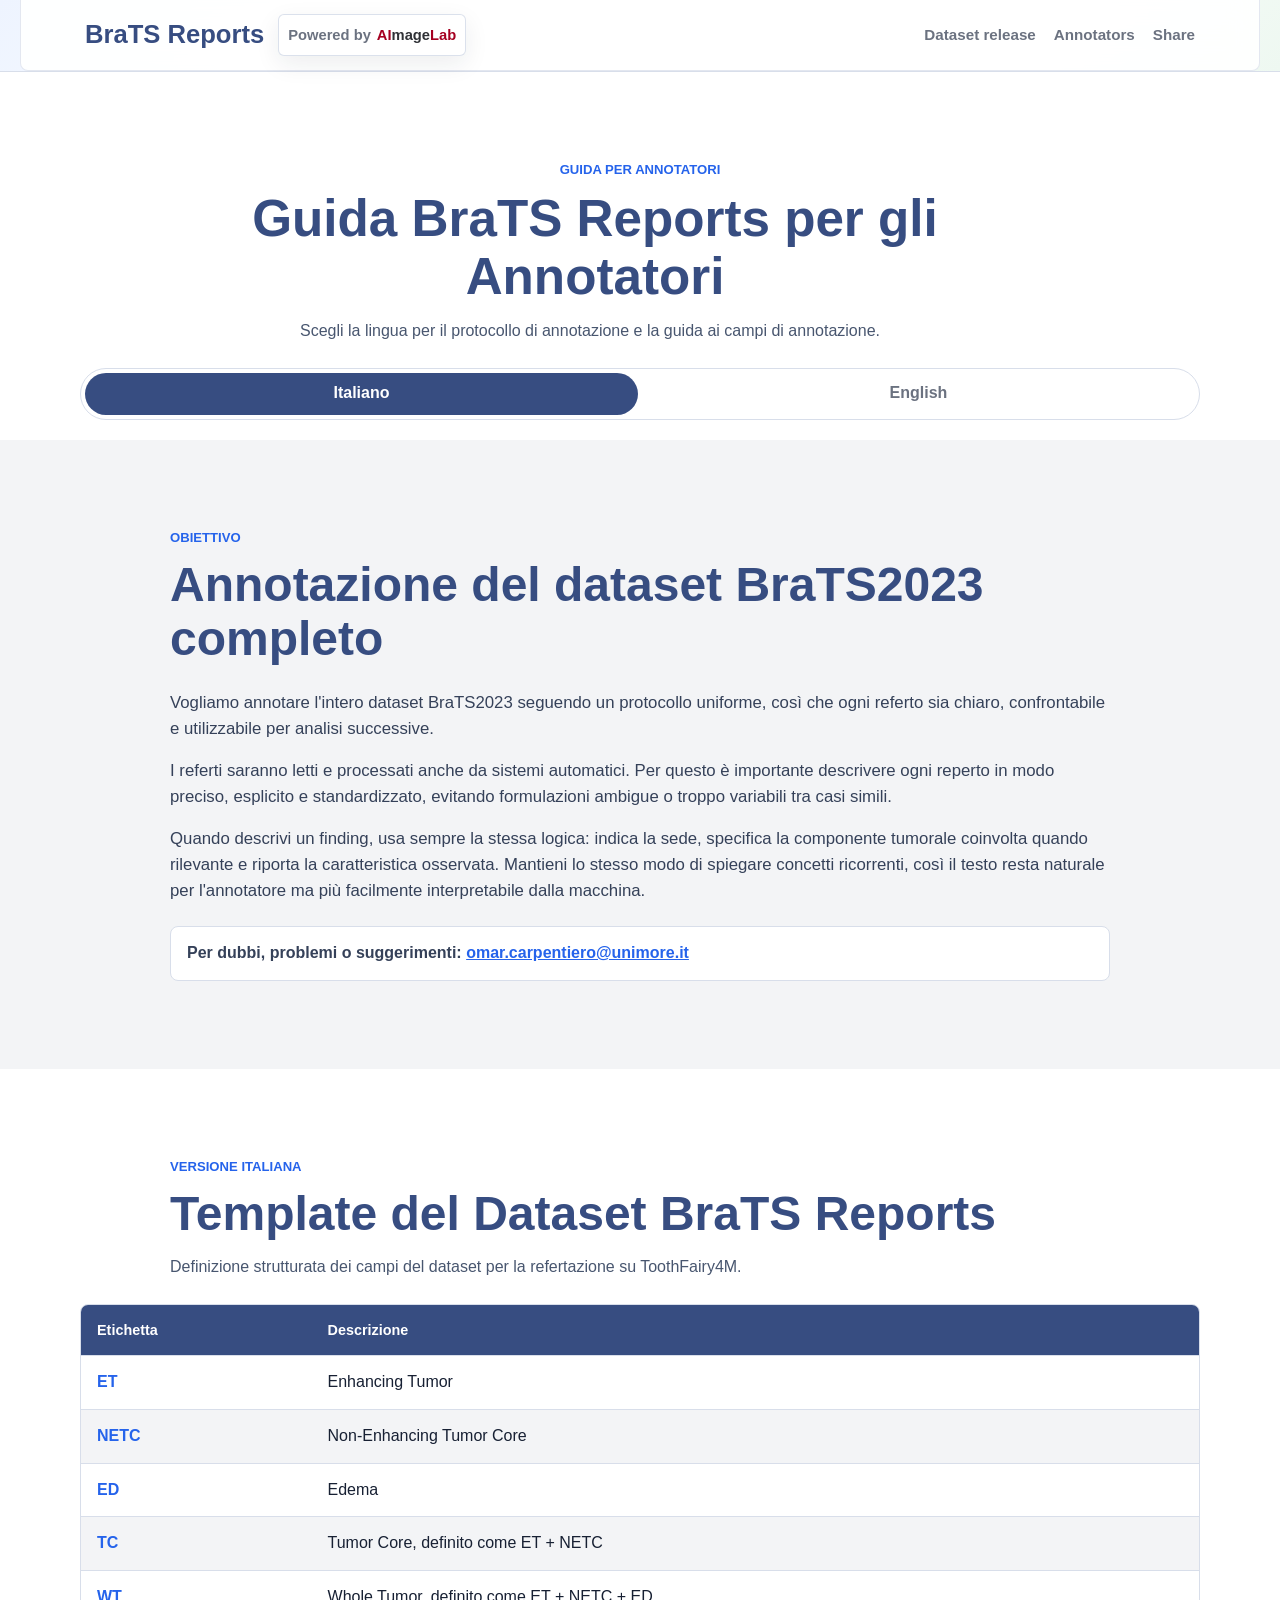
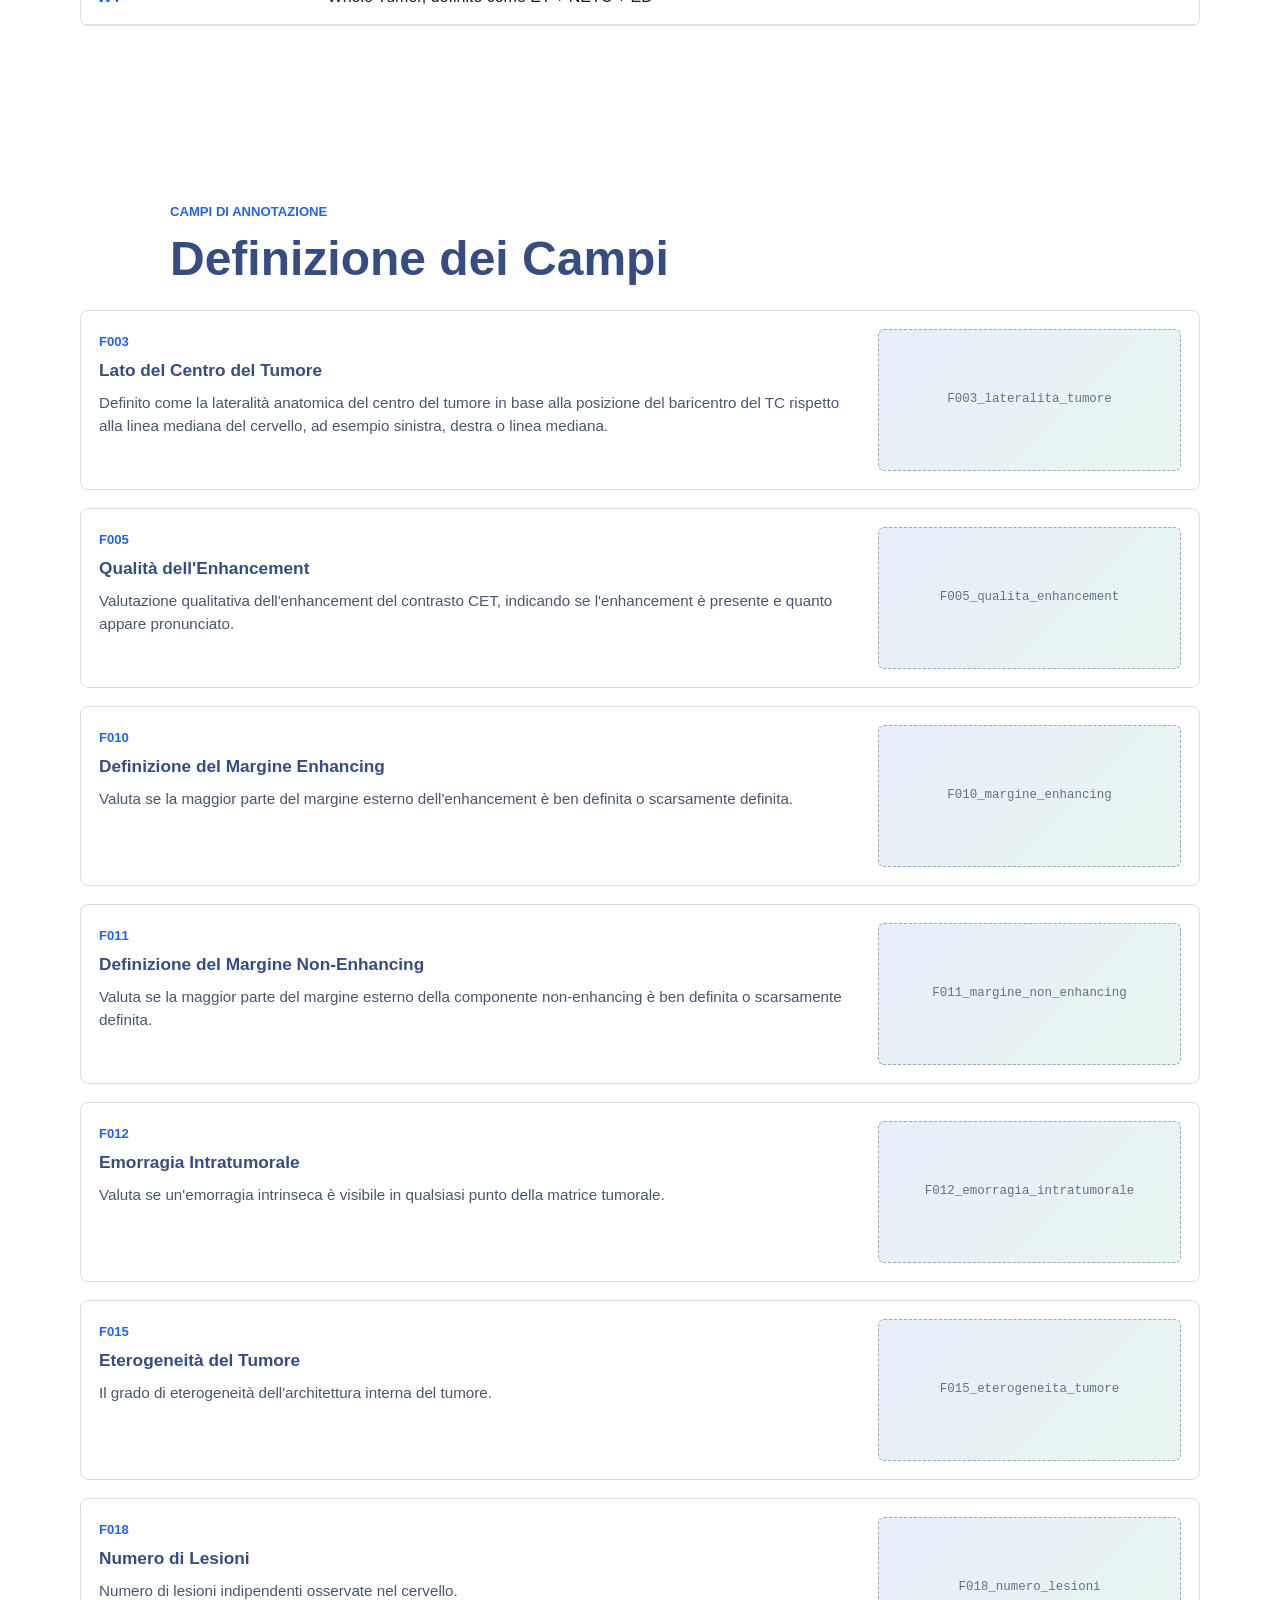
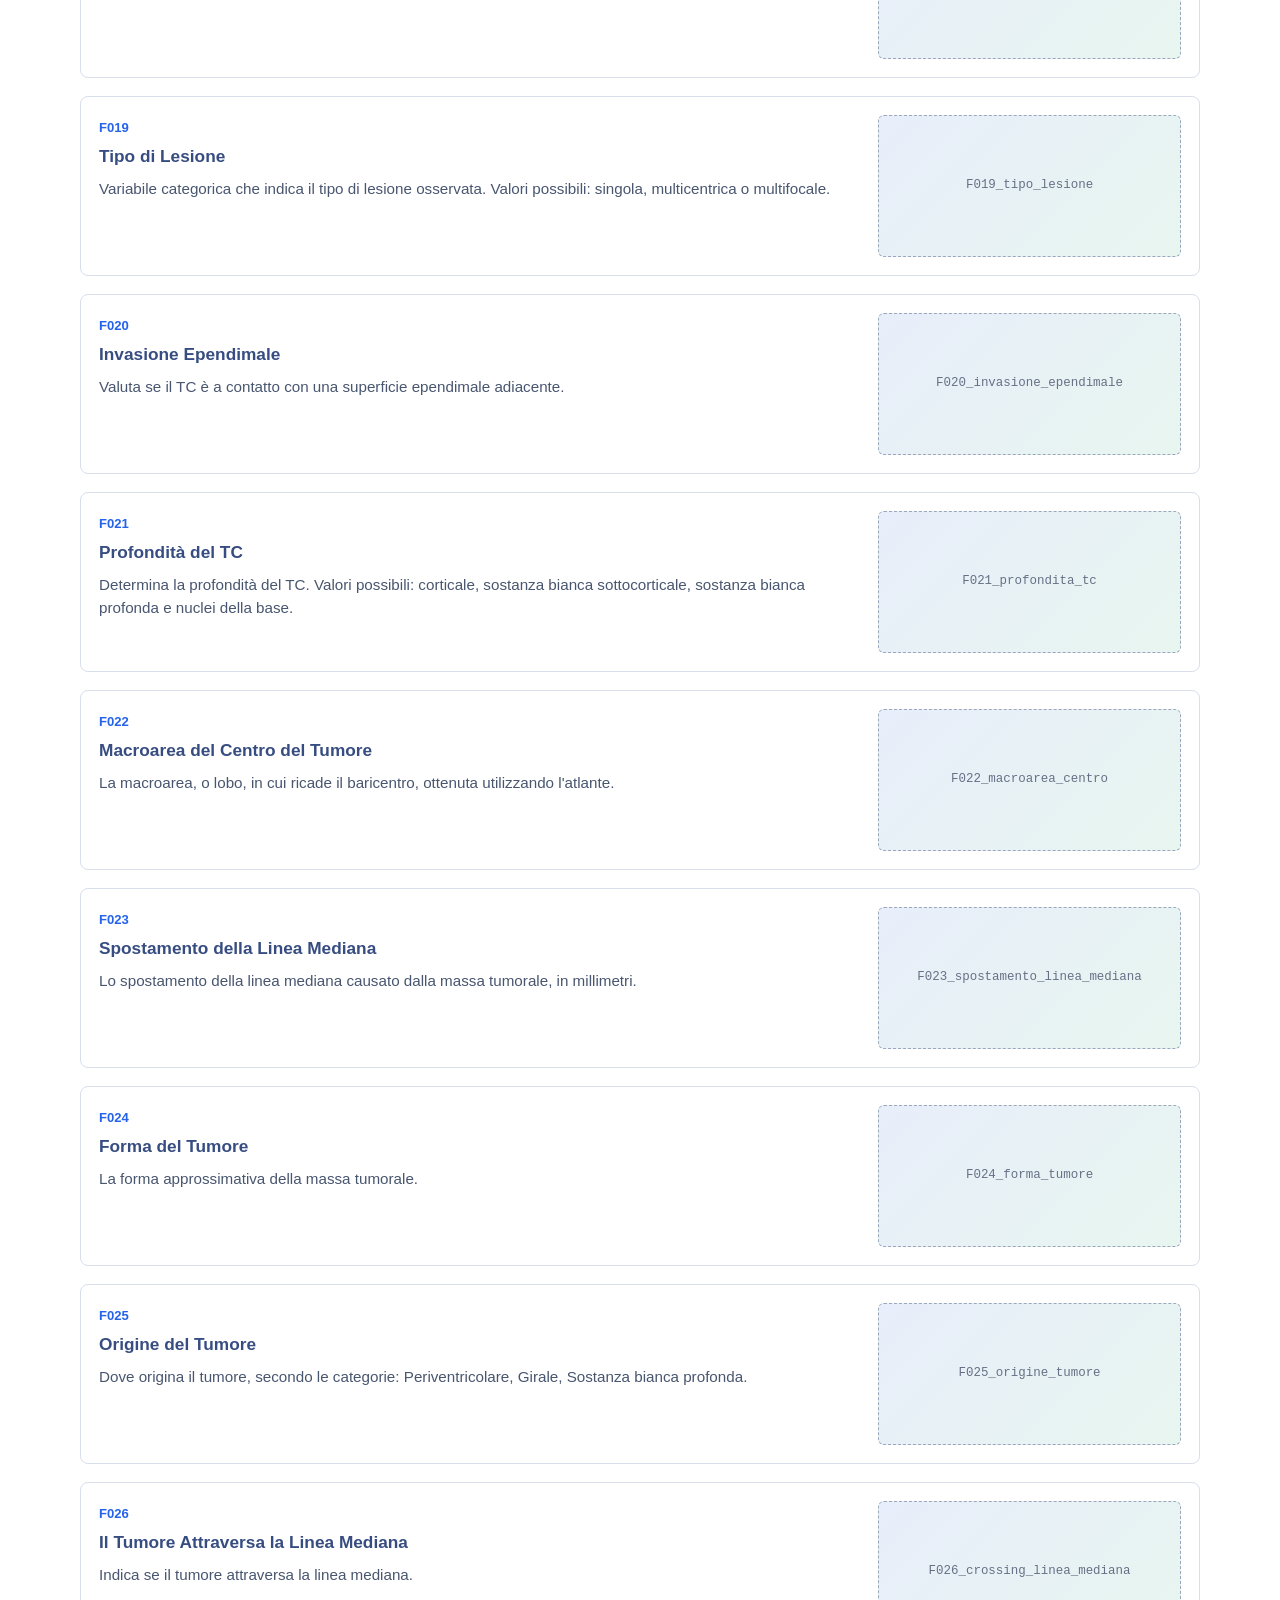
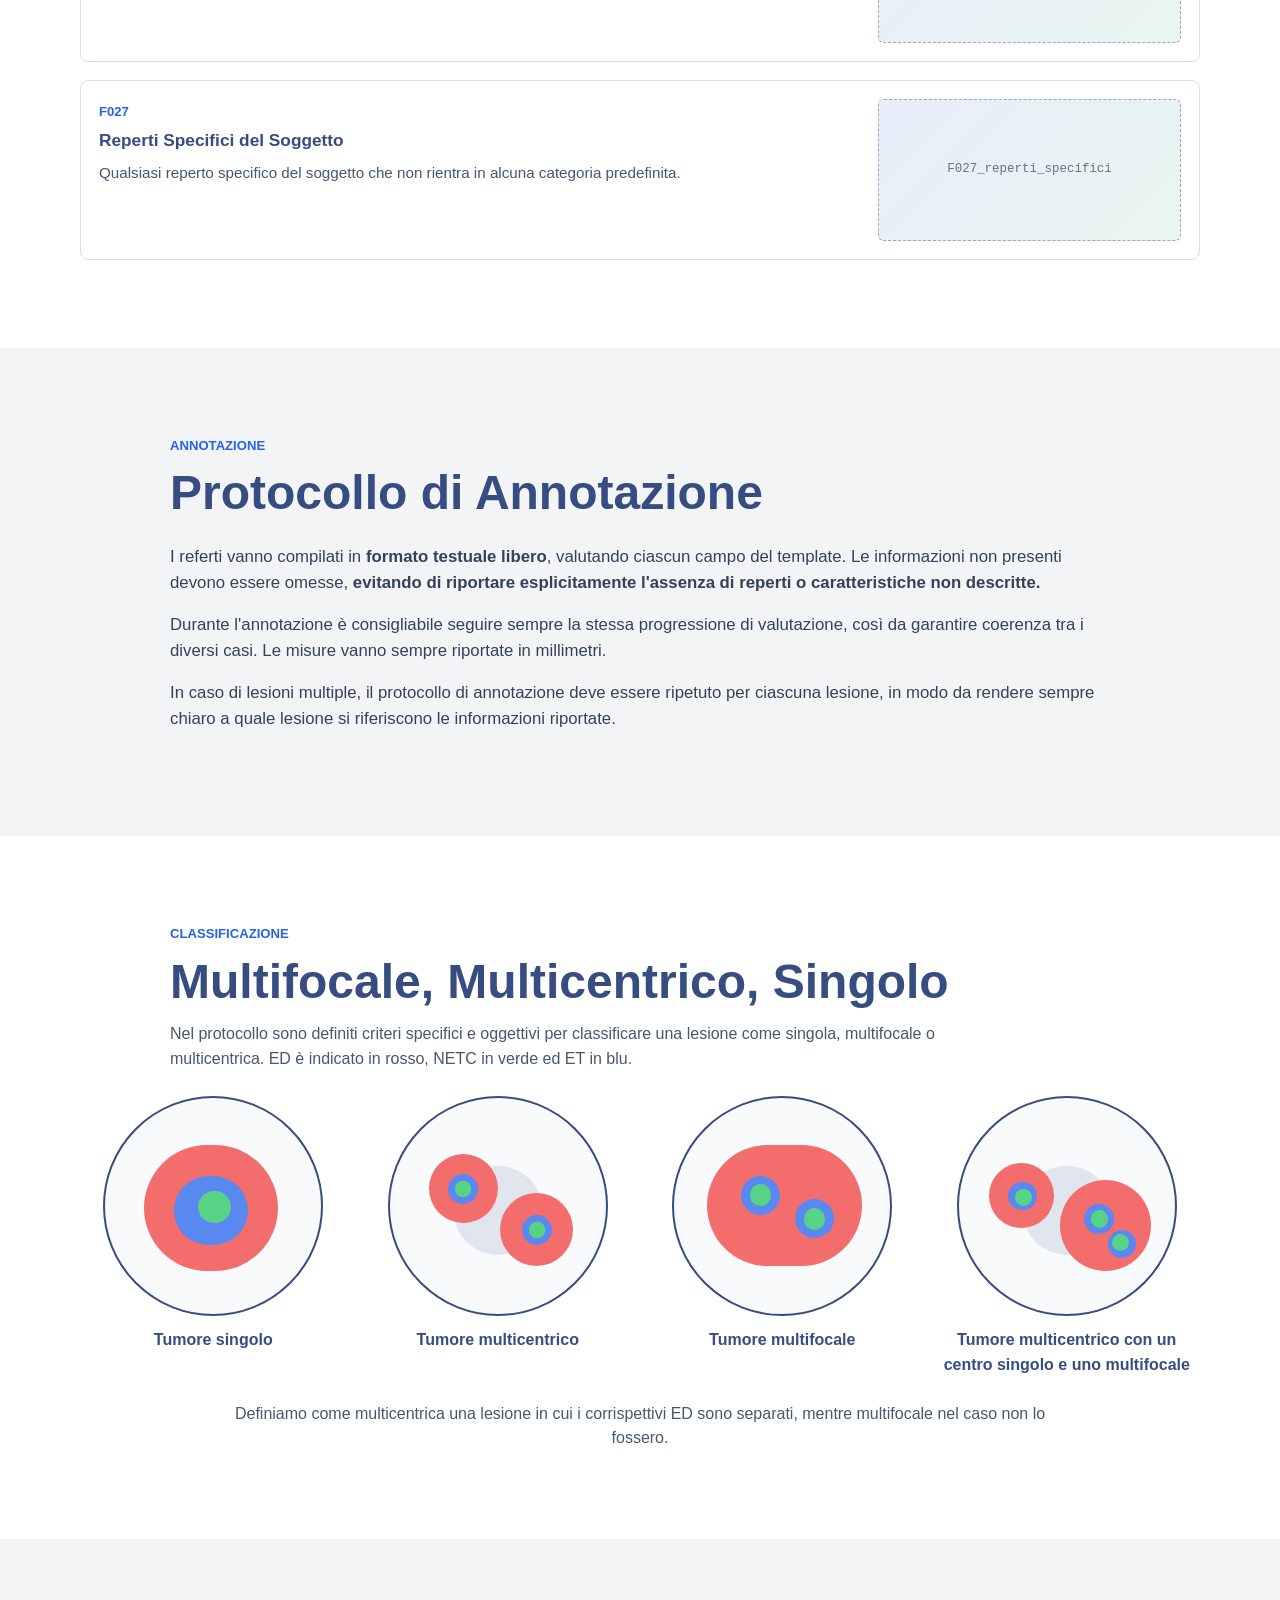
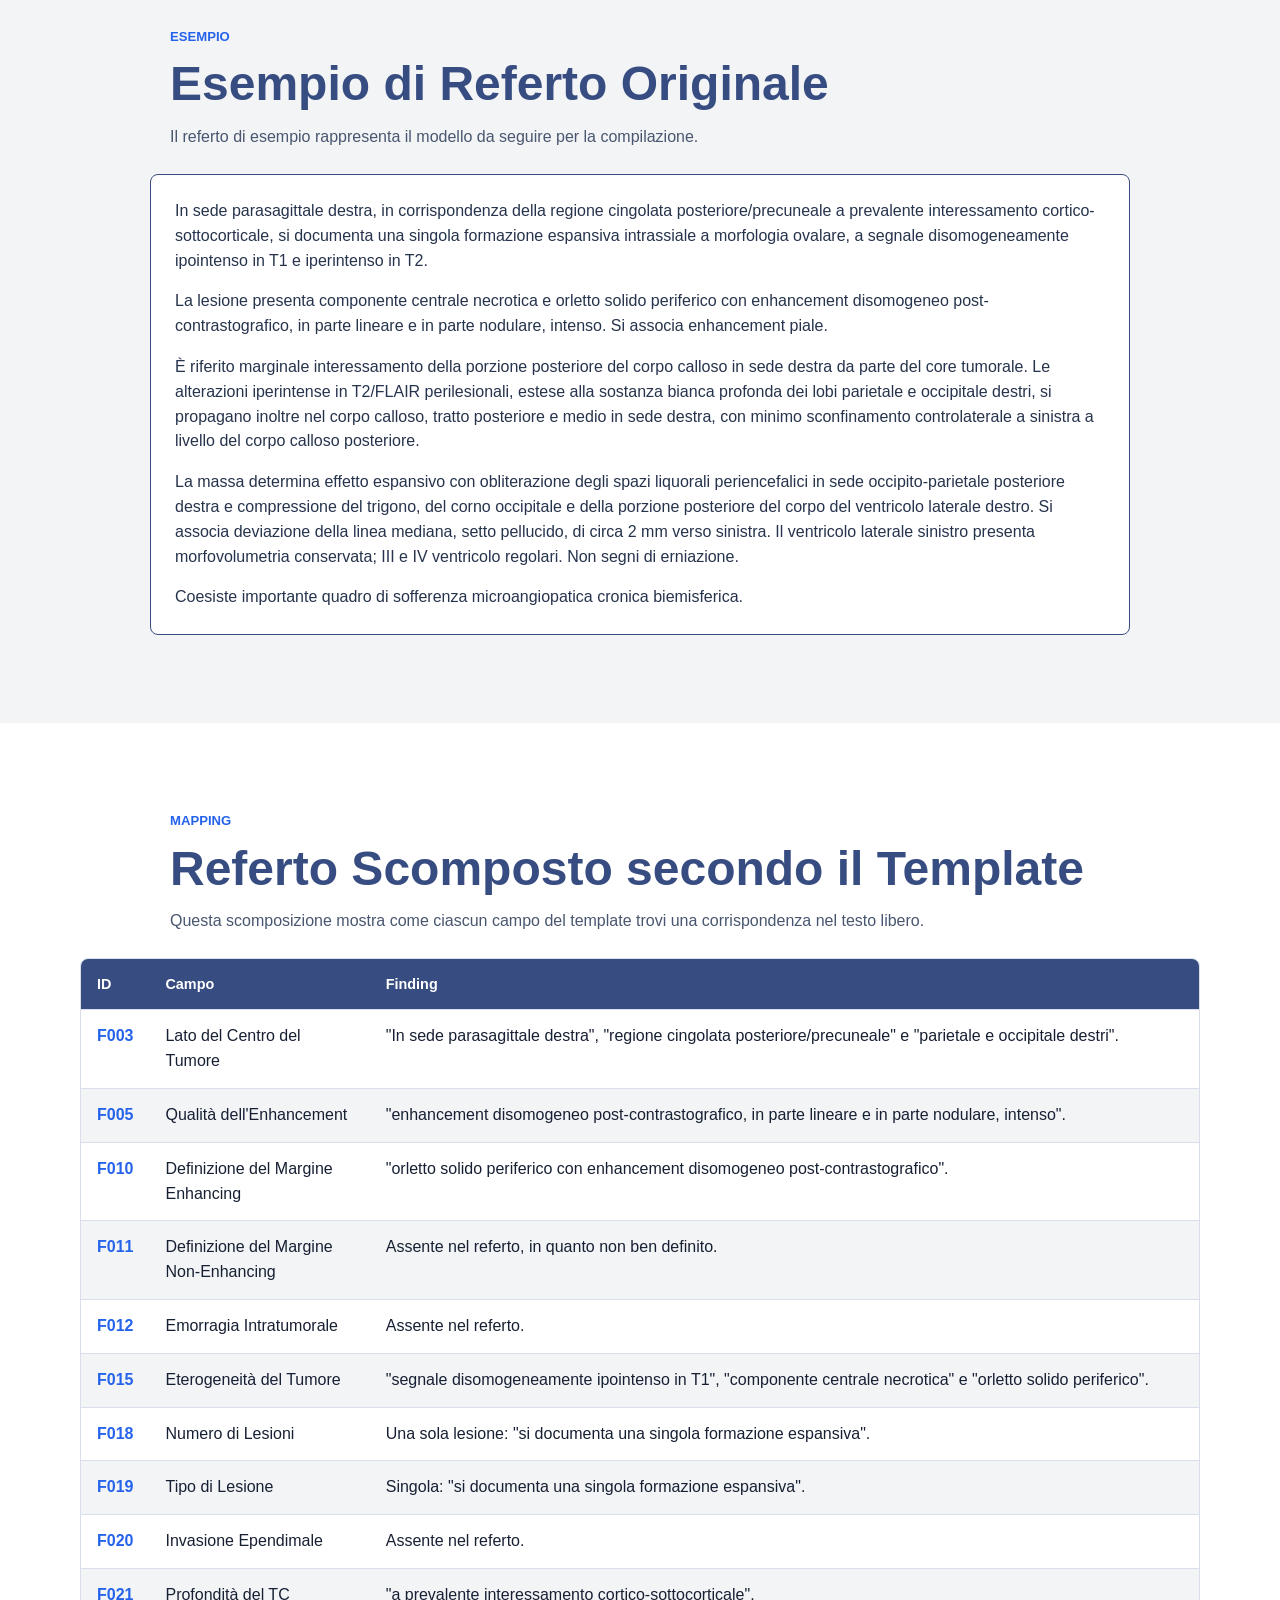
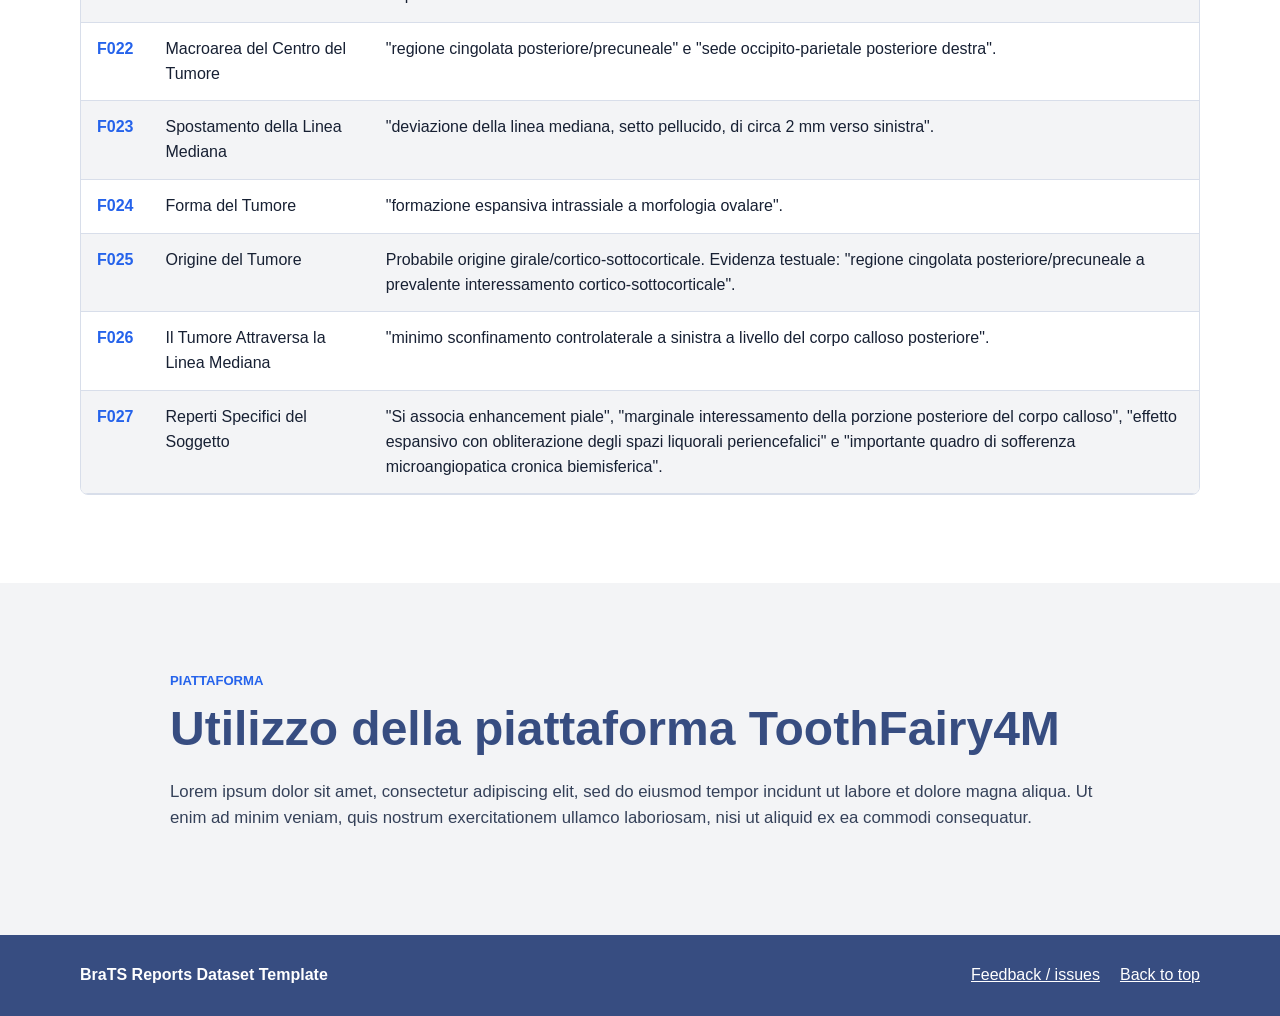
==== clinicians.html @ 890cafb5 "Initial BraTS Reports website" ====
<!doctype html>
<html lang="en">
  <head>
    <meta charset="utf-8">
    <meta name="viewport" content="width=device-width, initial-scale=1">
    <title>BraTS Reports Annotators Guide</title>
    <meta
      name="description"
      content="Structured definition of BraTS Reports dataset fields and annotation protocol."
    >
    <link rel="stylesheet" href="styles.css">
  </head>
  <body class="page-clinicians" data-lang="it">
    <header class="site-header">
      <nav class="topbar" aria-label="Primary navigation">
        <div class="brand-lockup">
          <a class="brand" href="index.html">BraTS Reports</a>
          <a class="powered-by" href="https://aimagelab.unimore.it/" aria-label="Powered by AI Image Lab">
            <span>Powered by</span>
            <span class="aimagelab-wordmark" aria-hidden="true"><span class="ai-part">AI</span><span class="mage-part">mage</span><span class="lab-part">Lab</span></span>
          </a>
        </div>
        <div class="nav-links">
          <a href="dataset-release.html">Dataset release</a>
          <a href="clinicians.html">Annotators</a>
          <button class="share-button" type="button" data-share-button>Share</button>
        </div>
      </nav>
      <section id="top" class="hero">
        <div class="hero-copy">
          <p class="eyebrow">BraTS Reports instructions hub</p>
          <h1>One template, three ways in.</h1>
          <p>
            Pick the documentation path you need: dataset release fields, the Italian
            annotator guide, or the English annotator guide.
          </p>
          <div class="landing-links" aria-label="Documentation entry points">
            <a class="landing-card dataset-card" href="dataset-release.html">
              <span class="card-kicker">Dataset</span>
              <strong>Release template</strong>
              <span>Field definitions, tumor region legend, and machine/annotator ownership.</span>
            </a>
            <a class="landing-card clinician-card" href="clinicians.html">
              <span class="card-kicker">Annotators</span>
              <strong>Annotator guide</strong>
              <span>Annotation protocol, annotation fields, examples, and language selector.</span>
            </a>
          </div>
        </div>
      </section>
    </header>

    <main>
      <section class="section language-panel">
        <div class="section-heading">
          <div class="lang-copy-it">
            <p class="eyebrow">Guida per annotatori</p>
            <h1>Guida BraTS Reports per gli Annotatori</h1>
            <p>Scegli la lingua per il protocollo di annotazione e la guida ai campi di annotazione.</p>
          </div>
          <div class="lang-copy-en">
            <p class="eyebrow">Annotator guide</p>
            <h1>BraTS Reports Annotators Guide</h1>
            <p>Choose the language for the annotation protocol and annotator field guide.</p>
          </div>
        </div>
        <div class="language-switch" aria-label="Language selector">
          <input class="lang-radio" type="radio" name="language" id="lang-it" checked>
          <label for="lang-it">Italiano</label>
          <input class="lang-radio" type="radio" name="language" id="lang-en">
          <label for="lang-en">English</label>
        </div>
      </section>

      <section class="section alt clinicians-it-content">
        <div class="section-heading">
          <p class="eyebrow">Obiettivo</p>
          <h2>Annotazione del dataset BraTS2023 completo</h2>
        </div>
        <div class="prose">
          <p>Vogliamo annotare l'intero dataset BraTS2023 seguendo un protocollo uniforme, così che ogni referto sia chiaro, confrontabile e utilizzabile per analisi successive.</p>
          <p>I referti saranno letti e processati anche da sistemi automatici. Per questo è importante descrivere ogni reperto in modo preciso, esplicito e standardizzato, evitando formulazioni ambigue o troppo variabili tra casi simili.</p>
          <p>Quando descrivi un finding, usa sempre la stessa logica: indica la sede, specifica la componente tumorale coinvolta quando rilevante e riporta la caratteristica osservata. Mantieni lo stesso modo di spiegare concetti ricorrenti, così il testo resta naturale per l'annotatore ma più facilmente interpretabile dalla macchina.</p>
        </div>
        <p class="feedback-note">Per dubbi, problemi o suggerimenti: <a href="mailto:omar.carpentiero@unimore.it?subject=Feedback%20BraTS%20Reports%20annotatori">omar.carpentiero@unimore.it</a></p>
      </section>

      <section class="section alt clinicians-en-content">
        <div class="section-heading">
          <p class="eyebrow">Goal</p>
          <h2>Annotation of the full BraTS2023 dataset</h2>
        </div>
        <div class="prose">
          <p>We want to annotate the full BraTS2023 dataset using a uniform protocol, so that every report is clear, comparable, and suitable for downstream analysis.</p>
          <p>The reports will also be read and processed by automatic systems. For this reason, each finding should be described precisely, explicitly, and consistently, avoiding ambiguous wording or excessive variation across similar cases.</p>
          <p>When describing a finding, follow the same structure whenever possible: state the location, specify the tumor component involved when relevant, and report the observed characteristic. Keep recurring concepts phrased consistently, so the text remains natural for the annotator while being easier for machines to interpret.</p>
        </div>
        <p class="feedback-note">For questions, issues, or suggestions: <a href="mailto:omar.carpentiero@unimore.it?subject=BraTS%20Reports%20annotator%20feedback">omar.carpentiero@unimore.it</a></p>
      </section>

      <section id="dataset-release" class="section dataset-content">
        <div class="section-heading">
          <p class="eyebrow">Reference</p>
          <h2>Tumor Region Legend</h2>
        </div>
        <div class="table-wrap">
          <table>
            <thead>
              <tr>
                <th>Label</th>
                <th>Description</th>
              </tr>
            </thead>
            <tbody>
              <tr>
                <td><strong>ET</strong></td>
                <td>Enhancing Tumor</td>
              </tr>
              <tr>
                <td><strong>NETC</strong></td>
                <td>Non-Enhancing Tumor Core</td>
              </tr>
              <tr>
                <td><strong>ED</strong></td>
                <td>Edema</td>
              </tr>
              <tr>
                <td><strong>TC</strong></td>
                <td>Tumor Core, defined as ET + NETC</td>
              </tr>
              <tr>
                <td><strong>WT</strong></td>
                <td>Whole Tumor, defined as ET + NETC + ED</td>
              </tr>
            </tbody>
          </table>
        </div>
      </section>

      <section class="section dataset-content">
        <div class="section-heading">
          <p class="eyebrow">Template</p>
          <h2>Field Definitions</h2>
        </div>
        <div class="table-wrap wide-table">
          <table>
            <thead>
              <tr>
                <th>ID</th>
                <th>Name</th>
                <th>Description</th>
                <th>Assigned To</th>
              </tr>
            </thead>
            <tbody>
              <tr>
                <td>F001</td>
                <td>Tumor Center Region</td>
                <td>The tumor center is defined as the barycenter, or center of mass, of the TC region. The location of this point within the atlas is used to assign the corresponding anatomical region. To avoid cases in which the barycenter lies on a boundary, a spherical neighborhood with a radius equal to one tenth of the axial diameter is considered. The assigned region is then defined as the most prevalent region within this sphere.</td>
                <td><span class="badge machine">Machine</span></td>
              </tr>
              <tr>
                <td>F002</td>
                <td>Tumor Center Coordinates</td>
                <td>The coordinates of the barycenter are computed as the mean coordinates of all voxels in the TC region.</td>
                <td><span class="badge machine">Machine</span></td>
              </tr>
              <tr>
                <td>F003</td>
                <td>Side of Tumor Center</td>
                <td>Defined as the anatomical laterality of the tumor center based on the position of the TC barycenter relative to the brain midline, e.g., left, right, or midline.</td>
                <td><span class="badge machine">Machine</span><span class="badge clinician">Annotator</span></td>
              </tr>
              <tr>
                <td>F004</td>
                <td>Eloquent Brain Involvement</td>
                <td>Determined using the atlas, this field specifies which of the following eloquent functional areas are involved by the tumor: vision, motor, speech motor, and speech receptive.</td>
                <td><span class="badge machine">Machine</span></td>
              </tr>
              <tr>
                <td>F005</td>
                <td>Enhancement Quality</td>
                <td>Qualitative assessment of CET contrast enhancement, indicating whether enhancement is present and how pronounced it appears.</td>
                <td><span class="badge clinician">Annotator</span></td>
              </tr>
              <tr>
                <td>F006</td>
                <td>Proportion of ET</td>
                <td>Automatically derived from the segmentation mask using the formula: n. voxel<sub>ET</sub> / n. voxel<sub>WT</sub>.</td>
                <td><span class="badge machine">Machine</span></td>
              </tr>
              <tr>
                <td>F007</td>
                <td>Proportion of ED</td>
                <td>Automatically derived from the segmentation mask using the formula: n. voxel<sub>ED</sub> / n. voxel<sub>WT</sub>.</td>
                <td><span class="badge machine">Machine</span></td>
              </tr>
              <tr>
                <td>F008</td>
                <td>Proportion of NETC</td>
                <td>Automatically derived from the segmentation mask using the formula: n. voxel<sub>NETC</sub> / n. voxel<sub>WT</sub>.</td>
                <td><span class="badge machine">Machine</span></td>
              </tr>
              <tr>
                <td>F009</td>
                <td>Thickness of ET Margin</td>
                <td>Defined as the geometrically computed average thickness of the ET margin.</td>
                <td><span class="badge machine">Machine</span></td>
              </tr>
              <tr>
                <td>F010</td>
                <td>Definition of the Enhancing Margin</td>
                <td>Assesses whether most of the outer margin of the enhancement is well defined or poorly defined.</td>
                <td><span class="badge clinician">Annotator</span></td>
              </tr>
              <tr>
                <td>F011</td>
                <td>Definition of the Non-Enhancing Margin</td>
                <td>Assesses whether most of the outer margin of the non-enhancing component is well defined or poorly defined.</td>
                <td><span class="badge clinician">Annotator</span></td>
              </tr>
              <tr>
                <td>F012</td>
                <td>Intratumoral Hemorrhage</td>
                <td>Assesses whether intrinsic hemorrhage is visible anywhere in the tumor matrix.</td>
                <td><span class="badge clinician">Annotator</span></td>
              </tr>
              <tr>
                <td>F013</td>
                <td>TC Size</td>
                <td>Defined as the largest perpendicular cross-sectional diameters of the TC across the axial, sagittal, and coronal planes.</td>
                <td><span class="badge machine">Machine</span></td>
              </tr>
              <tr>
                <td>F014</td>
                <td>ED Size</td>
                <td>Defined as the largest perpendicular cross-sectional diameters of the ED across the axial, sagittal, and coronal planes.</td>
                <td><span class="badge machine">Machine</span></td>
              </tr>
              <tr>
                <td>F015</td>
                <td>Tumor Heterogeneity</td>
                <td>The degree of heterogeneity of the internal architecture of the tumor.</td>
                <td><span class="badge clinician">Annotator</span></td>
              </tr>
              <tr>
                <td>F016</td>
                <td>TC Affected Areas</td>
                <td>Determined using the atlas, this field specifies which brain regions are affected by the TC.</td>
                <td><span class="badge machine">Machine</span></td>
              </tr>
              <tr>
                <td>F017</td>
                <td>ED Affected Areas</td>
                <td>Determined using the atlas, this field specifies which brain regions are affected by the ED.</td>
                <td><span class="badge machine">Machine</span></td>
              </tr>
              <tr>
                <td>F018</td>
                <td>Number of Lesions</td>
                <td>Number of independent lesions observed in the brain.</td>
                <td><span class="badge machine">Machine</span><span class="badge clinician">Annotator</span></td>
              </tr>
              <tr>
                <td>F019</td>
                <td>Type of Lesion</td>
                <td>Categorical variable indicating the observed lesion type. Possible values: single, multicentric, or multifocal.</td>
                <td><span class="badge machine">Machine</span><span class="badge clinician">Annotator</span></td>
              </tr>
              <tr>
                <td>F020</td>
                <td>Ependymal Invasion</td>
                <td>Assesses whether the TC abuts any adjacent ependymal surface.</td>
                <td><span class="badge clinician">Annotator</span></td>
              </tr>
              <tr>
                <td>F021</td>
                <td>Depth of TC</td>
                <td>Determines the depth of the TC. Possible values: cortical, subcortical white matter, deep white matter and basal nuclei.</td>
                <td><span class="badge machine">Machine</span><span class="badge clinician">Annotator</span></td>
              </tr>
              <tr>
                <td>F022</td>
                <td>Tumor Center Macroarea</td>
                <td>The macroarea, or lobe, in which the barycenter lies, obtained using the atlas.</td>
                <td><span class="badge machine">Machine</span><span class="badge clinician">Annotator</span></td>
              </tr>
              <tr>
                <td>F023</td>
                <td>Midline Shift</td>
                <td>The shift of the midline caused by the tumor mass, in millimeters.</td>
                <td><span class="badge clinician">Annotator</span></td>
              </tr>
              <tr>
                <td>F024</td>
                <td>Tumor Shape</td>
                <td>The approximate shape of the tumor mass.</td>
                <td><span class="badge clinician">Annotator</span></td>
              </tr>
              <tr>
                <td>F025</td>
                <td>Tumor Origin</td>
                <td>Where the tumor originates, following the grades: Periventricular, Gyral, or Deep white matter.</td>
                <td><span class="badge clinician">Annotator</span></td>
              </tr>
              <tr>
                <td>F026</td>
                <td>Tumor Crosses Midline</td>
                <td>State whether the tumor crosses the midline.</td>
                <td><span class="badge clinician">Annotator</span></td>
              </tr>
              <tr>
                <td>F027</td>
                <td>Subject specific findings</td>
                <td>Any subject specific findings that do not fall under any predefined category.</td>
                <td><span class="badge clinician">Annotator</span></td>
              </tr>
            </tbody>
          </table>
        </div>
      </section>

      <section id="clinicians-en" class="section clinicians-en-content">
        <div class="section-heading">
          <p class="eyebrow">English version</p>
          <h2>BraTS Reports Dataset Template</h2>
          <p>Structured definition of dataset fields for reporting on ToothFairy4M.</p>
        </div>

        <div class="table-wrap">
          <table>
            <thead>
              <tr>
                <th>Label</th>
                <th>Description</th>
              </tr>
            </thead>
            <tbody>
              <tr>
                <td><strong>ET</strong></td>
                <td>Enhancing Tumor</td>
              </tr>
              <tr>
                <td><strong>NETC</strong></td>
                <td>Non-Enhancing Tumor Core</td>
              </tr>
              <tr>
                <td><strong>ED</strong></td>
                <td>Edema</td>
              </tr>
              <tr>
                <td><strong>TC</strong></td>
                <td>Tumor Core, defined as ET + NETC</td>
              </tr>
              <tr>
                <td><strong>WT</strong></td>
                <td>Whole Tumor, defined as ET + NETC + ED</td>
              </tr>
            </tbody>
          </table>
        </div>
      </section>

      <section class="section clinicians-en-content">
        <div class="section-heading">
          <p class="eyebrow">Annotation fields</p>
          <h2>Field Definitions</h2>
        </div>
        <div class="field-grid">
          <article class="field-item">
            <div>
              <span class="field-id">F003</span>
              <h3>Side of Tumor Center</h3>
              <p>Defined as the anatomical laterality of the tumor center based on the position of the TC barycenter relative to the brain midline, for example left, right, or midline.</p>
            </div>
            <div class="image-placeholder">F003_tumor_laterality</div>
          </article>
          <article class="field-item">
            <div>
              <span class="field-id">F005</span>
              <h3>Enhancement Quality</h3>
              <p>Qualitative assessment of CET contrast enhancement, indicating whether enhancement is present and how pronounced it appears.</p>
            </div>
            <div class="image-placeholder">F005_enhancement_quality</div>
          </article>
          <article class="field-item">
            <div>
              <span class="field-id">F010</span>
              <h3>Definition of the Enhancing Margin</h3>
              <p>Assesses whether most of the outer margin of the enhancement is well defined or poorly defined.</p>
            </div>
            <div class="image-placeholder">F010_enhancing_margin</div>
          </article>
          <article class="field-item">
            <div>
              <span class="field-id">F011</span>
              <h3>Definition of the Non-Enhancing Margin</h3>
              <p>Assesses whether most of the outer margin of the non-enhancing component is well defined or poorly defined.</p>
            </div>
            <div class="image-placeholder">F011_non_enhancing_margin</div>
          </article>
          <article class="field-item">
            <div>
              <span class="field-id">F012</span>
              <h3>Intratumoral Hemorrhage</h3>
              <p>Assesses whether intrinsic hemorrhage is visible anywhere in the tumor matrix.</p>
            </div>
            <div class="image-placeholder">F012_intratumoral_hemorrhage</div>
          </article>
          <article class="field-item">
            <div>
              <span class="field-id">F015</span>
              <h3>Tumor Heterogeneity</h3>
              <p>The degree of heterogeneity of the internal architecture of the tumor.</p>
            </div>
            <div class="image-placeholder">F015_tumor_heterogeneity</div>
          </article>
          <article class="field-item">
            <div>
              <span class="field-id">F018</span>
              <h3>Number of Lesions</h3>
              <p>Number of independent lesions observed in the brain.</p>
            </div>
            <div class="image-placeholder">F018_number_of_lesions</div>
          </article>
          <article class="field-item">
            <div>
              <span class="field-id">F019</span>
              <h3>Type of Lesion</h3>
              <p>Categorical variable indicating the observed lesion type. Possible values: single, multicentric, or multifocal.</p>
            </div>
            <div class="image-placeholder">F019_lesion_type</div>
          </article>
          <article class="field-item">
            <div>
              <span class="field-id">F020</span>
              <h3>Ependymal Invasion</h3>
              <p>Assesses whether the TC abuts any adjacent ependymal surface.</p>
            </div>
            <div class="image-placeholder">F020_ependymal_invasion</div>
          </article>
          <article class="field-item">
            <div>
              <span class="field-id">F021</span>
              <h3>Depth of TC</h3>
              <p>Determines the depth of the TC. Possible values: cortical, subcortical white matter, deep white matter, and basal nuclei.</p>
            </div>
            <div class="image-placeholder">F021_tc_depth</div>
          </article>
          <article class="field-item">
            <div>
              <span class="field-id">F022</span>
              <h3>Tumor Center Macroarea</h3>
              <p>The macroarea, or lobe, in which the barycenter lies, obtained using the atlas.</p>
            </div>
            <div class="image-placeholder">F022_center_macroarea</div>
          </article>
          <article class="field-item">
            <div>
              <span class="field-id">F023</span>
              <h3>Midline Shift</h3>
              <p>The shift of the midline caused by the tumor mass, in millimeters.</p>
            </div>
            <div class="image-placeholder">F023_midline_shift</div>
          </article>
          <article class="field-item">
            <div>
              <span class="field-id">F024</span>
              <h3>Tumor Shape</h3>
              <p>The approximate shape of the tumor mass.</p>
            </div>
            <div class="image-placeholder">F024_tumor_shape</div>
          </article>
          <article class="field-item">
            <div>
              <span class="field-id">F025</span>
              <h3>Tumor Origin</h3>
              <p>Where the tumor originates, according to the categories: periventricular, gyral, or deep white matter.</p>
            </div>
            <div class="image-placeholder">F025_tumor_origin</div>
          </article>
          <article class="field-item">
            <div>
              <span class="field-id">F026</span>
              <h3>Tumor Crosses Midline</h3>
              <p>Indicates whether the tumor crosses the midline.</p>
            </div>
            <div class="image-placeholder">F026_midline_crossing</div>
          </article>
          <article class="field-item">
            <div>
              <span class="field-id">F027</span>
              <h3>Subject-Specific Findings</h3>
              <p>Any subject-specific findings that do not fall under any predefined category.</p>
            </div>
            <div class="image-placeholder">F027_subject_specific_findings</div>
          </article>
        </div>
      </section>

      <section class="section alt clinicians-en-content">
        <div class="section-heading">
          <p class="eyebrow">Annotation</p>
          <h2>Annotation Protocol</h2>
        </div>
        <div class="prose">
          <p>Reports should be compiled in <strong>free-text format</strong>, evaluating each field in the template. Information that is not present should be omitted, <strong>avoiding explicit statements about the absence of findings or characteristics that are not described.</strong></p>
          <p>During annotation, it is recommended to follow the same evaluation progression across cases to ensure consistency. Measurements should always be reported in millimeters.</p>
          <p>In cases with multiple lesions, the annotation protocol should be repeated for each lesion so that the reported information clearly refers to the correct lesion.</p>
        </div>
      </section>

      <section class="section clinicians-en-content">
        <div class="section-heading">
          <p class="eyebrow">Classification</p>
          <h2>Multifocal, Multicentric, Single</h2>
          <p>The annotation protocol defines specific and objective criteria to classify a lesion as single, multifocal, or multicentric. ED is shown in red, NETC in green, and ET in blue.</p>
        </div>
        <div class="tumor-grid" aria-label="Tumor classification diagrams">
          <figure>
            <div class="tumor-diagram single">
              <span class="ed"></span>
              <span class="netc"></span>
              <span class="et"></span>
            </div>
            <figcaption>Single tumor</figcaption>
          </figure>
          <figure>
            <div class="tumor-diagram multicentric">
              <span class="ed one"></span>
              <span class="ed two"></span>
              <span class="netc one"></span>
              <span class="netc two"></span>
              <span class="et one"></span>
              <span class="et two"></span>
            </div>
            <figcaption>Multicentric tumor</figcaption>
          </figure>
          <figure>
            <div class="tumor-diagram multifocal">
              <span class="ed"></span>
              <span class="netc one"></span>
              <span class="netc two"></span>
              <span class="et one"></span>
              <span class="et two"></span>
            </div>
            <figcaption>Multifocal tumor</figcaption>
          </figure>
          <figure>
            <div class="tumor-diagram mixed">
              <span class="ed one"></span>
              <span class="ed two"></span>
              <span class="netc one"></span>
              <span class="netc two"></span>
              <span class="netc three"></span>
              <span class="et one"></span>
              <span class="et two"></span>
              <span class="et three"></span>
            </div>
            <figcaption>Multicentric tumor with one single center and one multifocal center</figcaption>
          </figure>
        </div>
        <p class="legend-note">A lesion is defined as multicentric when the corresponding ED regions are separated, and multifocal when they are not separated.</p>
      </section>

      <section class="section alt clinicians-en-content">
        <div class="section-heading">
          <p class="eyebrow">Example</p>
          <h2>Example Original Report</h2>
          <p>The example report represents the model to follow when compiling the annotation.</p>
        </div>
        <blockquote class="report">
          <p>In the right parasagittal region, corresponding to the posterior cingulate/precuneal region with predominant cortico-subcortical involvement, a single intra-axial expansive lesion with oval morphology is documented, showing heterogeneously hypointense signal on T1 and hyperintense signal on T2.</p>
          <p>The lesion presents a central necrotic component and a peripheral solid rim with heterogeneous post-contrast enhancement, partly linear and partly nodular, intense. Pial enhancement is associated.</p>
          <p>Marginal involvement of the posterior portion of the corpus callosum on the right by the tumor core is reported. The perilesional T2/FLAIR hyperintense alterations, extending to the deep white matter of the right parietal and occipital lobes, also propagate into the posterior and middle portions of the corpus callosum on the right, with minimal contralateral extension to the left at the level of the posterior corpus callosum.</p>
          <p>The mass causes an expansive effect with obliteration of the periencephalic CSF spaces in the right posterior occipito-parietal region and compression of the trigone, occipital horn, and posterior portion of the body of the right lateral ventricle. There is associated midline deviation, at the septum pellucidum, of approximately 2 mm toward the left. The left lateral ventricle has preserved morphovolumetry; the third and fourth ventricles are regular. No signs of herniation.</p>
          <p>Marked chronic bihemispheric microangiopathic changes coexist.</p>
        </blockquote>
      </section>

      <section class="section clinicians-en-content">
        <div class="section-heading">
          <p class="eyebrow">Mapping</p>
          <h2>Report Decomposed According to the Template</h2>
          <p>This decomposition shows how each template field corresponds to information in the free-text report.</p>
        </div>
        <div class="table-wrap wide-table">
          <table>
            <thead>
              <tr>
                <th>ID</th>
                <th>Field</th>
                <th>Finding</th>
              </tr>
            </thead>
            <tbody>
              <tr>
                <td>F003</td>
                <td>Side of Tumor Center</td>
                <td>"In the right parasagittal region", "posterior cingulate/precuneal region", and "right parietal and occipital lobes".</td>
              </tr>
              <tr>
                <td>F005</td>
                <td>Enhancement Quality</td>
                <td>"heterogeneous post-contrast enhancement, partly linear and partly nodular, intense".</td>
              </tr>
              <tr>
                <td>F010</td>
                <td>Definition of the Enhancing Margin</td>
                <td>"peripheral solid rim with heterogeneous post-contrast enhancement".</td>
              </tr>
              <tr>
                <td>F011</td>
                <td>Definition of the Non-Enhancing Margin</td>
                <td>Absent from the report, as it is not well defined.</td>
              </tr>
              <tr>
                <td>F012</td>
                <td>Intratumoral Hemorrhage</td>
                <td>Absent from the report.</td>
              </tr>
              <tr>
                <td>F015</td>
                <td>Tumor Heterogeneity</td>
                <td>"heterogeneously hypointense signal on T1", "central necrotic component", and "peripheral solid rim".</td>
              </tr>
              <tr>
                <td>F018</td>
                <td>Number of Lesions</td>
                <td>One lesion: "a single intra-axial expansive lesion".</td>
              </tr>
              <tr>
                <td>F019</td>
                <td>Type of Lesion</td>
                <td>Single: "a single intra-axial expansive lesion".</td>
              </tr>
              <tr>
                <td>F020</td>
                <td>Ependymal Invasion</td>
                <td>Absent from the report.</td>
              </tr>
              <tr>
                <td>F021</td>
                <td>Depth of TC</td>
                <td>"predominant cortico-subcortical involvement".</td>
              </tr>
              <tr>
                <td>F022</td>
                <td>Tumor Center Macroarea</td>
                <td>"posterior cingulate/precuneal region" and "right posterior occipito-parietal region".</td>
              </tr>
              <tr>
                <td>F023</td>
                <td>Midline Shift</td>
                <td>"midline deviation, at the septum pellucidum, of approximately 2 mm toward the left".</td>
              </tr>
              <tr>
                <td>F024</td>
                <td>Tumor Shape</td>
                <td>"intra-axial expansive lesion with oval morphology".</td>
              </tr>
              <tr>
                <td>F025</td>
                <td>Tumor Origin</td>
                <td>"posterior cingulate/precuneal region with predominant cortico-subcortical involvement".</td>
              </tr>
              <tr>
                <td>F026</td>
                <td>Tumor Crosses Midline</td>
                <td>"minimal contralateral extension to the left at the level of the posterior corpus callosum".</td>
              </tr>
              <tr>
                <td>F027</td>
                <td>Subject-Specific Findings</td>
                <td>"Pial enhancement is associated", "marginal involvement of the posterior portion of the corpus callosum", "expansive effect with obliteration of the periencephalic CSF spaces", and "marked chronic bihemispheric microangiopathic changes".</td>
              </tr>
            </tbody>
          </table>
        </div>
      </section>

      <section class="section alt clinicians-en-content">
        <div class="section-heading">
          <p class="eyebrow">Platform</p>
          <h2>Using the ToothFairy4M Platform</h2>
        </div>
        <div class="prose">
          <p>Lorem ipsum dolor sit amet, consectetur adipiscing elit, sed do eiusmod tempor incidunt ut labore et dolore magna aliqua. Ut enim ad minim veniam, quis nostrum exercitationem ullamco laboriosam, nisi ut aliquid ex ea commodi consequatur.</p>
        </div>
      </section>

      <section id="clinicians-it" class="section clinicians-it-content">
        <div class="section-heading">
          <p class="eyebrow">Versione italiana</p>
          <h2>Template del Dataset BraTS Reports</h2>
          <p>Definizione strutturata dei campi del dataset per la refertazione su ToothFairy4M.</p>
        </div>

        <div class="table-wrap">
          <table>
            <thead>
              <tr>
                <th>Etichetta</th>
                <th>Descrizione</th>
              </tr>
            </thead>
            <tbody>
              <tr>
                <td><strong>ET</strong></td>
                <td>Enhancing Tumor</td>
              </tr>
              <tr>
                <td><strong>NETC</strong></td>
                <td>Non-Enhancing Tumor Core</td>
              </tr>
              <tr>
                <td><strong>ED</strong></td>
                <td>Edema</td>
              </tr>
              <tr>
                <td><strong>TC</strong></td>
                <td>Tumor Core, definito come ET + NETC</td>
              </tr>
              <tr>
                <td><strong>WT</strong></td>
                <td>Whole Tumor, definito come ET + NETC + ED</td>
              </tr>
            </tbody>
          </table>
        </div>
      </section>

      <section class="section clinicians-it-content">
        <div class="section-heading">
          <p class="eyebrow">Campi di annotazione</p>
          <h2>Definizione dei Campi</h2>
        </div>
        <div class="field-grid">
          <article class="field-item">
            <div>
              <span class="field-id">F003</span>
              <h3>Lato del Centro del Tumore</h3>
              <p>Definito come la lateralità anatomica del centro del tumore in base alla posizione del baricentro del TC rispetto alla linea mediana del cervello, ad esempio sinistra, destra o linea mediana.</p>
            </div>
            <div class="image-placeholder">F003_lateralita_tumore</div>
          </article>
          <article class="field-item">
            <div>
              <span class="field-id">F005</span>
              <h3>Qualità dell'Enhancement</h3>
              <p>Valutazione qualitativa dell'enhancement del contrasto CET, indicando se l'enhancement è presente e quanto appare pronunciato.</p>
            </div>
            <div class="image-placeholder">F005_qualita_enhancement</div>
          </article>
          <article class="field-item">
            <div>
              <span class="field-id">F010</span>
              <h3>Definizione del Margine Enhancing</h3>
              <p>Valuta se la maggior parte del margine esterno dell'enhancement è ben definita o scarsamente definita.</p>
            </div>
            <div class="image-placeholder">F010_margine_enhancing</div>
          </article>
          <article class="field-item">
            <div>
              <span class="field-id">F011</span>
              <h3>Definizione del Margine Non-Enhancing</h3>
              <p>Valuta se la maggior parte del margine esterno della componente non-enhancing è ben definita o scarsamente definita.</p>
            </div>
            <div class="image-placeholder">F011_margine_non_enhancing</div>
          </article>
          <article class="field-item">
            <div>
              <span class="field-id">F012</span>
              <h3>Emorragia Intratumorale</h3>
              <p>Valuta se un'emorragia intrinseca è visibile in qualsiasi punto della matrice tumorale.</p>
            </div>
            <div class="image-placeholder">F012_emorragia_intratumorale</div>
          </article>
          <article class="field-item">
            <div>
              <span class="field-id">F015</span>
              <h3>Eterogeneità del Tumore</h3>
              <p>Il grado di eterogeneità dell'architettura interna del tumore.</p>
            </div>
            <div class="image-placeholder">F015_eterogeneita_tumore</div>
          </article>
          <article class="field-item">
            <div>
              <span class="field-id">F018</span>
              <h3>Numero di Lesioni</h3>
              <p>Numero di lesioni indipendenti osservate nel cervello.</p>
            </div>
            <div class="image-placeholder">F018_numero_lesioni</div>
          </article>
          <article class="field-item">
            <div>
              <span class="field-id">F019</span>
              <h3>Tipo di Lesione</h3>
              <p>Variabile categorica che indica il tipo di lesione osservata. Valori possibili: singola, multicentrica o multifocale.</p>
            </div>
            <div class="image-placeholder">F019_tipo_lesione</div>
          </article>
          <article class="field-item">
            <div>
              <span class="field-id">F020</span>
              <h3>Invasione Ependimale</h3>
              <p>Valuta se il TC è a contatto con una superficie ependimale adiacente.</p>
            </div>
            <div class="image-placeholder">F020_invasione_ependimale</div>
          </article>
          <article class="field-item">
            <div>
              <span class="field-id">F021</span>
              <h3>Profondità del TC</h3>
              <p>Determina la profondità del TC. Valori possibili: corticale, sostanza bianca sottocorticale, sostanza bianca profonda e nuclei della base.</p>
            </div>
            <div class="image-placeholder">F021_profondita_tc</div>
          </article>
          <article class="field-item">
            <div>
              <span class="field-id">F022</span>
              <h3>Macroarea del Centro del Tumore</h3>
              <p>La macroarea, o lobo, in cui ricade il baricentro, ottenuta utilizzando l'atlante.</p>
            </div>
            <div class="image-placeholder">F022_macroarea_centro</div>
          </article>
          <article class="field-item">
            <div>
              <span class="field-id">F023</span>
              <h3>Spostamento della Linea Mediana</h3>
              <p>Lo spostamento della linea mediana causato dalla massa tumorale, in millimetri.</p>
            </div>
            <div class="image-placeholder">F023_spostamento_linea_mediana</div>
          </article>
          <article class="field-item">
            <div>
              <span class="field-id">F024</span>
              <h3>Forma del Tumore</h3>
              <p>La forma approssimativa della massa tumorale.</p>
            </div>
            <div class="image-placeholder">F024_forma_tumore</div>
          </article>
          <article class="field-item">
            <div>
              <span class="field-id">F025</span>
              <h3>Origine del Tumore</h3>
              <p>Dove origina il tumore, secondo le categorie: Periventricolare, Girale, Sostanza bianca profonda.</p>
            </div>
            <div class="image-placeholder">F025_origine_tumore</div>
          </article>
          <article class="field-item">
            <div>
              <span class="field-id">F026</span>
              <h3>Il Tumore Attraversa la Linea Mediana</h3>
              <p>Indica se il tumore attraversa la linea mediana.</p>
            </div>
            <div class="image-placeholder">F026_crossing_linea_mediana</div>
          </article>
          <article class="field-item">
            <div>
              <span class="field-id">F027</span>
              <h3>Reperti Specifici del Soggetto</h3>
              <p>Qualsiasi reperto specifico del soggetto che non rientra in alcuna categoria predefinita.</p>
            </div>
            <div class="image-placeholder">F027_reperti_specifici</div>
          </article>
        </div>
      </section>

      <section id="protocol" class="section alt clinicians-it-content">
        <div class="section-heading">
          <p class="eyebrow">Annotazione</p>
          <h2>Protocollo di Annotazione</h2>
        </div>
        <div class="prose">
          <p>I referti vanno compilati in <strong>formato testuale libero</strong>, valutando ciascun campo del template. Le informazioni non presenti devono essere omesse, <strong>evitando di riportare esplicitamente l'assenza di reperti o caratteristiche non descritte.</strong></p>
          <p>Durante l'annotazione è consigliabile seguire sempre la stessa progressione di valutazione, così da garantire coerenza tra i diversi casi. Le misure vanno sempre riportate in millimetri.</p>
          <p>In caso di lesioni multiple, il protocollo di annotazione deve essere ripetuto per ciascuna lesione, in modo da rendere sempre chiaro a quale lesione si riferiscono le informazioni riportate.</p>
        </div>
      </section>

      <section class="section clinicians-it-content">
        <div class="section-heading">
          <p class="eyebrow">Classificazione</p>
          <h2>Multifocale, Multicentrico, Singolo</h2>
          <p>Nel protocollo sono definiti criteri specifici e oggettivi per classificare una lesione come singola, multifocale o multicentrica. ED è indicato in rosso, NETC in verde ed ET in blu.</p>
        </div>
        <div class="tumor-grid" aria-label="Tumor classification diagrams">
          <figure>
            <div class="tumor-diagram single">
              <span class="ed"></span>
              <span class="netc"></span>
              <span class="et"></span>
            </div>
            <figcaption>Tumore singolo</figcaption>
          </figure>
          <figure>
            <div class="tumor-diagram multicentric">
              <span class="ed one"></span>
              <span class="ed two"></span>
              <span class="netc one"></span>
              <span class="netc two"></span>
              <span class="et one"></span>
              <span class="et two"></span>
            </div>
            <figcaption>Tumore multicentrico</figcaption>
          </figure>
          <figure>
            <div class="tumor-diagram multifocal">
              <span class="ed"></span>
              <span class="netc one"></span>
              <span class="netc two"></span>
              <span class="et one"></span>
              <span class="et two"></span>
            </div>
            <figcaption>Tumore multifocale</figcaption>
          </figure>
          <figure>
            <div class="tumor-diagram mixed">
              <span class="ed one"></span>
              <span class="ed two"></span>
              <span class="netc one"></span>
              <span class="netc two"></span>
              <span class="netc three"></span>
              <span class="et one"></span>
              <span class="et two"></span>
              <span class="et three"></span>
            </div>
            <figcaption>Tumore multicentrico con un centro singolo e uno multifocale</figcaption>
          </figure>
        </div>
        <p class="legend-note">Definiamo come multicentrica una lesione in cui i corrispettivi ED sono separati, mentre multifocale nel caso non lo fossero.</p>
      </section>

      <section id="example" class="section alt clinicians-it-content">
        <div class="section-heading">
          <p class="eyebrow">Esempio</p>
          <h2>Esempio di Referto Originale</h2>
          <p>Il referto di esempio rappresenta il modello da seguire per la compilazione.</p>
        </div>
        <blockquote class="report">
          <p>In sede parasagittale destra, in corrispondenza della regione cingolata posteriore/precuneale a prevalente interessamento cortico-sottocorticale, si documenta una singola formazione espansiva intrassiale a morfologia ovalare, a segnale disomogeneamente ipointenso in T1 e iperintenso in T2.</p>
          <p>La lesione presenta componente centrale necrotica e orletto solido periferico con enhancement disomogeneo post-contrastografico, in parte lineare e in parte nodulare, intenso. Si associa enhancement piale.</p>
          <p>È riferito marginale interessamento della porzione posteriore del corpo calloso in sede destra da parte del core tumorale. Le alterazioni iperintense in T2/FLAIR perilesionali, estese alla sostanza bianca profonda dei lobi parietale e occipitale destri, si propagano inoltre nel corpo calloso, tratto posteriore e medio in sede destra, con minimo sconfinamento controlaterale a sinistra a livello del corpo calloso posteriore.</p>
          <p>La massa determina effetto espansivo con obliterazione degli spazi liquorali periencefalici in sede occipito-parietale posteriore destra e compressione del trigono, del corno occipitale e della porzione posteriore del corpo del ventricolo laterale destro. Si associa deviazione della linea mediana, setto pellucido, di circa 2 mm verso sinistra. Il ventricolo laterale sinistro presenta morfovolumetria conservata; III e IV ventricolo regolari. Non segni di erniazione.</p>
          <p>Coesiste importante quadro di sofferenza microangiopatica cronica biemisferica.</p>
        </blockquote>
      </section>

      <section class="section clinicians-it-content">
        <div class="section-heading">
          <p class="eyebrow">Mapping</p>
          <h2>Referto Scomposto secondo il Template</h2>
          <p>Questa scomposizione mostra come ciascun campo del template trovi una corrispondenza nel testo libero.</p>
        </div>
        <div class="table-wrap wide-table">
          <table>
            <thead>
              <tr>
                <th>ID</th>
                <th>Campo</th>
                <th>Finding</th>
              </tr>
            </thead>
            <tbody>
              <tr>
                <td>F003</td>
                <td>Lato del Centro del Tumore</td>
                <td>"In sede parasagittale destra", "regione cingolata posteriore/precuneale" e "parietale e occipitale destri".</td>
              </tr>
              <tr>
                <td>F005</td>
                <td>Qualità dell'Enhancement</td>
                <td>"enhancement disomogeneo post-contrastografico, in parte lineare e in parte nodulare, intenso".</td>
              </tr>
              <tr>
                <td>F010</td>
                <td>Definizione del Margine Enhancing</td>
                <td>"orletto solido periferico con enhancement disomogeneo post-contrastografico".</td>
              </tr>
              <tr>
                <td>F011</td>
                <td>Definizione del Margine Non-Enhancing</td>
                <td>Assente nel referto, in quanto non ben definito.</td>
              </tr>
              <tr>
                <td>F012</td>
                <td>Emorragia Intratumorale</td>
                <td>Assente nel referto.</td>
              </tr>
              <tr>
                <td>F015</td>
                <td>Eterogeneità del Tumore</td>
                <td>"segnale disomogeneamente ipointenso in T1", "componente centrale necrotica" e "orletto solido periferico".</td>
              </tr>
              <tr>
                <td>F018</td>
                <td>Numero di Lesioni</td>
                <td>Una sola lesione: "si documenta una singola formazione espansiva".</td>
              </tr>
              <tr>
                <td>F019</td>
                <td>Tipo di Lesione</td>
                <td>Singola: "si documenta una singola formazione espansiva".</td>
              </tr>
              <tr>
                <td>F020</td>
                <td>Invasione Ependimale</td>
                <td>Assente nel referto.</td>
              </tr>
              <tr>
                <td>F021</td>
                <td>Profondità del TC</td>
                <td>"a prevalente interessamento cortico-sottocorticale".</td>
              </tr>
              <tr>
                <td>F022</td>
                <td>Macroarea del Centro del Tumore</td>
                <td>"regione cingolata posteriore/precuneale" e "sede occipito-parietale posteriore destra".</td>
              </tr>
              <tr>
                <td>F023</td>
                <td>Spostamento della Linea Mediana</td>
                <td>"deviazione della linea mediana, setto pellucido, di circa 2 mm verso sinistra".</td>
              </tr>
              <tr>
                <td>F024</td>
                <td>Forma del Tumore</td>
                <td>"formazione espansiva intrassiale a morfologia ovalare".</td>
              </tr>
              <tr>
                <td>F025</td>
                <td>Origine del Tumore</td>
                <td>Probabile origine girale/cortico-sottocorticale. Evidenza testuale: "regione cingolata posteriore/precuneale a prevalente interessamento cortico-sottocorticale".</td>
              </tr>
              <tr>
                <td>F026</td>
                <td>Il Tumore Attraversa la Linea Mediana</td>
                <td>"minimo sconfinamento controlaterale a sinistra a livello del corpo calloso posteriore".</td>
              </tr>
              <tr>
                <td>F027</td>
                <td>Reperti Specifici del Soggetto</td>
                <td>"Si associa enhancement piale", "marginale interessamento della porzione posteriore del corpo calloso", "effetto espansivo con obliterazione degli spazi liquorali periencefalici" e "importante quadro di sofferenza microangiopatica cronica biemisferica".</td>
              </tr>
            </tbody>
          </table>
        </div>
      </section>

      <section class="section alt clinicians-it-content">
        <div class="section-heading">
          <p class="eyebrow">Piattaforma</p>
          <h2>Utilizzo della piattaforma ToothFairy4M</h2>
        </div>
        <div class="prose">
          <p>Lorem ipsum dolor sit amet, consectetur adipiscing elit, sed do eiusmod tempor incidunt ut labore et dolore magna aliqua. Ut enim ad minim veniam, quis nostrum exercitationem ullamco laboriosam, nisi ut aliquid ex ea commodi consequatur.</p>
        </div>
      </section>
    </main>

    <footer class="footer">
      <p>BraTS Reports Dataset Template</p>
      <div class="footer-links">
        <a href="mailto:omar.carpentiero@unimore.it?subject=BraTS%20Reports%20website%20feedback">Feedback / issues</a>
        <a href="#top">Back to top</a>
      </div>
    </footer>
    <script src="site.js"></script>
    <script>
      document.querySelectorAll('input[name="language"]').forEach((input) => {
        input.addEventListener('change', () => {
          document.body.dataset.lang = input.id === 'lang-en' ? 'en' : 'it';
        });
      });
    </script>
  </body>
</html>
---- styles.css ----
:root {
  --primary: #2563eb;
  --dark: #374d81;
  --aimagelab-red: #a50021;
  --muted: #6b7280;
  --light: #f3f4f6;
  --paper: #ffffff;
  --ink: #172033;
  --clinician: #fac898;
  --machine: #c1e1c1;
  --line: #d8deea;
  --ed: #ef4444;
  --netc: #22c55e;
  --et: #2563eb;
}

* {
  box-sizing: border-box;
}

html {
  scroll-behavior: smooth;
}

body {
  margin: 0;
  color: var(--ink);
  background: var(--paper);
  font-family: Arial, Helvetica, sans-serif;
  line-height: 1.55;
}

a {
  color: inherit;
}

.site-header {
  background: linear-gradient(135deg, #eef4ff 0%, #ffffff 55%, #eef8f1 100%);
  border-bottom: 1px solid var(--line);
}

.topbar {
  position: sticky;
  top: 0;
  z-index: 10;
  display: flex;
  align-items: center;
  justify-content: space-between;
  gap: 24px;
  min-height: 64px;
  padding: 14px clamp(20px, 5vw, 72px);
  width: min(1280px, calc(100% - 40px));
  margin: 0 auto;
  background: rgba(255, 255, 255, 0.92);
  border-bottom: 1px solid rgba(216, 222, 234, 0.72);
  border-right: 1px solid rgba(216, 222, 234, 0.72);
  border-left: 1px solid rgba(216, 222, 234, 0.72);
  border-radius: 0 0 8px 8px;
  backdrop-filter: blur(14px);
}

.brand {
  color: var(--dark);
  font-size: clamp(1.45rem, 2vw, 2rem);
  font-weight: 800;
  line-height: 1;
  text-decoration: none;
}

.brand-lockup {
  display: flex;
  align-items: center;
  gap: 14px;
  min-width: 0;
  flex-wrap: nowrap;
}

.nav-links {
  display: flex;
  flex-wrap: wrap;
  justify-content: flex-end;
  gap: 8px 18px;
  color: var(--muted);
  font-size: 0.95rem;
  font-weight: 700;
}

.nav-links a {
  text-decoration: none;
}

.nav-links a:hover,
.share-button:hover {
  color: var(--primary);
}

.share-button {
  appearance: none;
  padding: 0;
  border: 0;
  color: inherit;
  background: transparent;
  font: inherit;
  font-weight: 700;
  cursor: pointer;
}

.hero {
  display: grid;
  align-items: center;
  justify-items: center;
  min-height: calc(100vh - 64px);
  padding: clamp(56px, 9vw, 112px) clamp(20px, 5vw, 72px);
}

.hero-content {
  display: grid;
  grid-template-columns: minmax(0, 1fr);
  gap: clamp(28px, 5vw, 72px);
  align-items: center;
  justify-items: center;
  width: min(1240px, 100%);
  text-align: center;
}

.hero-copy {
  width: min(900px, 100%);
}

.eyebrow {
  margin: 0 0 10px;
  color: var(--primary);
  font-size: 0.82rem;
  font-weight: 800;
  letter-spacing: 0;
  text-transform: uppercase;
}

h1,
h2,
h3 {
  margin: 0;
  color: var(--dark);
  line-height: 1.12;
}

h1 {
  max-width: 850px;
  font-size: clamp(2.6rem, 7vw, 5.8rem);
}

h2 {
  font-size: clamp(1.8rem, 4vw, 3rem);
}

h3 {
  font-size: 1.08rem;
}

.hero p:not(.eyebrow) {
  max-width: 760px;
  margin: 18px auto 0;
  color: #40516f;
  font-size: clamp(1.05rem, 2vw, 1.35rem);
}

.landing-links {
  display: grid;
  grid-template-columns: repeat(2, minmax(0, 1fr));
  gap: 16px;
  margin-top: clamp(32px, 5vw, 54px);
}

.landing-card {
  display: flex;
  flex-direction: column;
  min-height: 190px;
  padding: 22px;
  border: 1px solid rgba(55, 77, 129, 0.16);
  border-radius: 8px;
  text-decoration: none;
  background: rgba(255, 255, 255, 0.82);
  box-shadow: 0 18px 55px rgba(23, 32, 51, 0.08);
  transition: transform 160ms ease, border-color 160ms ease, box-shadow 160ms ease;
}

.landing-card:hover {
  transform: translateY(-4px);
  border-color: rgba(37, 99, 235, 0.42);
  box-shadow: 0 24px 70px rgba(23, 32, 51, 0.13);
}

.landing-card strong {
  margin-top: 18px;
  color: var(--dark);
  font-size: clamp(1.25rem, 2.4vw, 1.75rem);
  line-height: 1.12;
}

.landing-card span:last-child {
  margin-top: auto;
  padding-top: 20px;
  color: #48566f;
  font-size: 0.96rem;
}

.join-button {
  display: inline-flex;
  align-items: center;
  justify-content: center;
  min-height: 48px;
  margin-top: 18px;
  padding: 0 20px;
  border: 1px solid rgba(37, 99, 235, 0.32);
  border-radius: 8px;
  color: #ffffff;
  background: var(--primary);
  font-weight: 800;
  text-decoration: none;
  box-shadow: 0 16px 36px rgba(37, 99, 235, 0.2);
  transition: transform 160ms ease, box-shadow 160ms ease;
}

.join-button:hover {
  transform: translateY(-2px);
  box-shadow: 0 20px 44px rgba(37, 99, 235, 0.26);
}

.card-kicker {
  width: fit-content;
  padding: 5px 10px;
  border-radius: 999px;
  color: #172033;
  font-size: 0.78rem;
  font-weight: 800;
}

.dataset-card .card-kicker {
  background: #bfdbfe;
}

.clinician-card .card-kicker {
  background: var(--clinician);
}

.english-card .card-kicker {
  background: var(--machine);
}

.powered-by {
  display: flex;
  align-items: center;
  gap: 6px;
  width: fit-content;
  max-width: 100%;
  min-height: 42px;
  padding: 5px 9px;
  border: 1px solid rgba(216, 222, 234, 0.9);
  border-radius: 6px;
  background: #ffffff;
  box-shadow: 0 8px 24px rgba(23, 32, 51, 0.08);
  text-decoration: none;
  transition: border-color 160ms ease, box-shadow 160ms ease;
}

.powered-by:hover {
  border-color: rgba(37, 99, 235, 0.42);
  box-shadow: 0 12px 30px rgba(23, 32, 51, 0.12);
}

.powered-by span {
  color: var(--muted);
  font-size: 0.92rem;
  font-weight: 800;
  text-transform: none;
  white-space: nowrap;
}

.aimagelab-wordmark {
  display: inline-flex;
  align-items: center;
  color: #1f2937;
  font-family: Arial, Helvetica, sans-serif;
  font-size: clamp(1.35rem, 1.95vw, 1.8rem);
  font-weight: 800;
  letter-spacing: 0;
  line-height: 1;
  text-transform: none;
  white-space: nowrap;
}

.aimagelab-wordmark .ai-part {
  color: var(--aimagelab-red);
}

.aimagelab-wordmark .mage-part {
  color: #2f3136;
}

.aimagelab-wordmark .lab-part {
  color: var(--aimagelab-red);
}

.section {
  padding: clamp(44px, 7vw, 88px) clamp(20px, 5vw, 72px);
}

.section > * {
  width: min(1120px, 100%);
  margin-right: auto;
  margin-left: auto;
}

.section.alt {
  background: var(--light);
}

body.home main,
body.page-dataset .hero,
body.page-clinicians .hero,
body.page-clinicians .dataset-content,
body.page-dataset .clinicians-it-content,
body.page-dataset .clinicians-en-content,
body.page-dataset .language-panel {
  display: none;
}

.language-panel {
  padding-bottom: 20px;
  text-align: center;
}

.language-panel h1 {
  font-size: clamp(2rem, 4vw, 3.4rem);
}

.language-panel .section-heading {
  margin-right: auto;
  margin-left: auto;
}

.language-switch {
  display: inline-grid;
  grid-template-columns: repeat(2, minmax(120px, 1fr));
  gap: 4px;
  margin-right: auto;
  margin-left: auto;
  padding: 4px;
  border: 1px solid var(--line);
  border-radius: 999px;
  background: #ffffff;
}

.lang-radio {
  position: absolute;
  width: 1px;
  height: 1px;
  overflow: hidden;
  clip: rect(0 0 0 0);
}

.language-switch label {
  display: grid;
  place-items: center;
  min-height: 42px;
  padding: 0 18px;
  border-radius: 999px;
  color: var(--muted);
  font-weight: 800;
  cursor: pointer;
}

#lang-it:checked + label,
#lang-en:checked + label {
  color: #ffffff;
  background: var(--dark);
}

body.page-clinicians[data-lang="it"] .clinicians-en-content,
body.page-clinicians[data-lang="en"] .clinicians-it-content {
  display: none;
}

body.page-clinicians[data-lang="it"] .lang-copy-en,
body.page-clinicians[data-lang="en"] .lang-copy-it {
  display: none;
}

.section-heading {
  max-width: 940px;
  margin-bottom: 24px;
}

.section-heading p:not(.eyebrow) {
  max-width: 840px;
  margin: 14px 0 0;
  color: #48566f;
}

.table-wrap {
  overflow-x: auto;
  border: 1px solid var(--line);
  border-radius: 8px;
  background: var(--paper);
}

table {
  width: 100%;
  min-width: 680px;
  border-collapse: collapse;
}

.wide-table table {
  min-width: 980px;
}

.compact-guide {
  margin-top: 26px;
}

th,
td {
  padding: 14px 16px;
  text-align: left;
  vertical-align: top;
  border-bottom: 1px solid var(--line);
}

th {
  color: #ffffff;
  background: var(--dark);
  font-size: 0.9rem;
}

tbody tr:nth-child(even) {
  background: var(--light);
}

td:first-child {
  color: var(--primary);
  font-weight: 800;
  white-space: nowrap;
}

.badge {
  display: inline-flex;
  align-items: center;
  min-height: 24px;
  margin: 0 4px 4px 0;
  padding: 3px 8px;
  border-radius: 999px;
  color: #1f2937;
  font-size: 0.75rem;
  font-weight: 800;
  white-space: nowrap;
}

.badge.machine {
  background: var(--machine);
}

.badge.clinician {
  background: var(--clinician);
}

.field-grid {
  display: grid;
  grid-template-columns: 1fr;
  gap: 18px;
}

.field-item {
  display: grid;
  grid-template-columns: minmax(0, 1fr) minmax(180px, 28%);
  gap: 18px;
  align-items: stretch;
  padding: 18px;
  border: 1px solid var(--line);
  border-radius: 8px;
  background: #ffffff;
}

.field-id {
  display: inline-block;
  margin-bottom: 9px;
  color: var(--primary);
  font-size: 0.82rem;
  font-weight: 800;
}

.field-item p {
  margin: 10px 0 0;
  color: #48566f;
  font-size: 0.95rem;
}

.image-placeholder {
  display: grid;
  place-items: center;
  min-height: 142px;
  padding: 12px;
  border: 1px dashed #9aa7bd;
  border-radius: 6px;
  color: #667085;
  background:
    linear-gradient(135deg, rgba(37, 99, 235, 0.08), rgba(34, 197, 94, 0.08)),
    #f8fafc;
  font-family: "Courier New", Courier, monospace;
  font-size: 0.78rem;
  text-align: center;
  word-break: break-word;
}

.prose {
  max-width: 940px;
  color: #354159;
  font-size: 1.05rem;
}

.prose p {
  margin: 0 0 16px;
}

.feedback-note {
  max-width: 940px;
  margin: 22px auto 0;
  padding: 14px 16px;
  border: 1px solid var(--line);
  border-radius: 8px;
  color: #354159;
  background: #ffffff;
  font-weight: 700;
}

.feedback-note a {
  color: var(--primary);
}

.join-section {
  min-height: calc(100vh - 180px);
  display: grid;
  align-items: center;
}

.join-panel {
  max-width: 760px;
  padding: clamp(28px, 5vw, 52px);
  border: 1px solid var(--line);
  border-radius: 8px;
  background: #ffffff;
  box-shadow: 0 22px 70px rgba(23, 32, 51, 0.1);
  text-align: center;
}

.join-panel p:not(.eyebrow) {
  margin: 18px auto 0;
  max-width: 600px;
  color: #48566f;
  font-size: 1.1rem;
}

.join-mail {
  display: inline-flex;
  margin-top: 24px;
  color: var(--primary);
  font-size: 1.05rem;
  font-weight: 800;
}

.tumor-grid {
  display: grid;
  grid-template-columns: repeat(4, minmax(0, 1fr));
  gap: 18px;
}

figure {
  margin: 0;
  text-align: center;
}

figcaption {
  margin-top: 12px;
  color: var(--dark);
  font-weight: 800;
}

.tumor-diagram {
  position: relative;
  width: min(220px, 100%);
  aspect-ratio: 1;
  margin: 0 auto;
  overflow: hidden;
  border: 2px solid var(--dark);
  border-radius: 50%;
  background:
    radial-gradient(circle at 50% 52%, rgba(55, 77, 129, 0.12) 0 28%, transparent 29%),
    #f8fafc;
}

.tumor-diagram span {
  position: absolute;
  display: block;
  border-radius: 999px;
}

.tumor-diagram .ed {
  background: color-mix(in srgb, var(--ed) 78%, white);
}

.tumor-diagram .netc {
  background: color-mix(in srgb, var(--et) 76%, white);
}

.tumor-diagram .et {
  background: color-mix(in srgb, var(--netc) 76%, white);
}

.single .ed {
  inset: 22% 20% 20% 18%;
}

.single .netc {
  inset: 36% 34% 32% 32%;
}

.single .et {
  inset: 43% 42% 42% 43%;
}

.multicentric .ed.one {
  width: 32%;
  height: 32%;
  left: 18%;
  top: 26%;
}

.multicentric .ed.two {
  width: 34%;
  height: 34%;
  right: 15%;
  bottom: 22%;
}

.multicentric .netc.one,
.multicentric .et.one {
  width: 14%;
  height: 14%;
  left: 27%;
  top: 35%;
}

.multicentric .netc.two,
.multicentric .et.two {
  width: 14%;
  height: 14%;
  right: 25%;
  bottom: 32%;
}

.multicentric .et.one,
.multicentric .et.two {
  transform: scale(0.55);
}

.multifocal .ed {
  inset: 22% 13% 22% 15%;
}

.multifocal .netc.one {
  width: 18%;
  height: 18%;
  left: 31%;
  top: 36%;
}

.multifocal .netc.two {
  width: 18%;
  height: 18%;
  right: 26%;
  bottom: 35%;
}

.multifocal .et.one,
.multifocal .et.two {
  width: 10%;
  height: 10%;
}

.multifocal .et.one {
  left: 35%;
  top: 40%;
}

.multifocal .et.two {
  right: 30%;
  bottom: 39%;
}

.mixed .ed.one {
  width: 30%;
  height: 30%;
  left: 14%;
  top: 30%;
}

.mixed .ed.two {
  width: 42%;
  height: 42%;
  right: 11%;
  bottom: 20%;
}

.mixed .netc.one {
  width: 13%;
  height: 13%;
  left: 23%;
  top: 39%;
}

.mixed .netc.two {
  width: 14%;
  height: 14%;
  right: 28%;
  bottom: 37%;
}

.mixed .netc.three {
  width: 13%;
  height: 13%;
  right: 18%;
  bottom: 26%;
}

.mixed .et {
  width: 8%;
  height: 8%;
}

.mixed .et.one {
  left: 26%;
  top: 42%;
}

.mixed .et.two {
  right: 31%;
  bottom: 40%;
}

.mixed .et.three {
  right: 21%;
  bottom: 29%;
}

.legend-note {
  max-width: 850px;
  margin: 24px auto 0;
  color: #48566f;
  text-align: center;
}

.report {
  max-width: 980px;
  margin: 0 auto;
  padding: 24px;
  border: 1px solid var(--dark);
  border-radius: 8px;
  color: #26334c;
  background: #ffffff;
}

.section > .language-switch {
  margin-right: auto;
  margin-left: auto;
}

.report p {
  margin: 0 0 16px;
}

.report p:last-child {
  margin-bottom: 0;
}

.footer {
  display: flex;
  justify-content: space-between;
  gap: 20px;
  padding: 28px max(clamp(20px, 5vw, 72px), calc((100vw - 1120px) / 2));
  color: #ffffff;
  background: var(--dark);
}

.footer p {
  margin: 0;
  font-weight: 800;
}

.footer-links {
  display: flex;
  flex-wrap: wrap;
  gap: 12px 20px;
}

@media (max-width: 980px) {
  .hero-content {
    grid-template-columns: 1fr;
  }

  .landing-links,
  .tumor-grid {
    grid-template-columns: repeat(2, minmax(0, 1fr));
  }
}

@media (max-width: 720px) {
  .topbar {
    align-items: flex-start;
    flex-direction: column;
  }

  .brand-lockup {
    align-items: center;
    flex-direction: row;
    gap: 10px;
  }

  .nav-links {
    justify-content: flex-start;
  }

  .hero {
    min-height: auto;
  }

  .landing-links,
  .tumor-grid {
    grid-template-columns: 1fr;
  }

  .field-item {
    grid-template-columns: 1fr;
  }

  .footer {
    flex-direction: column;
  }
}
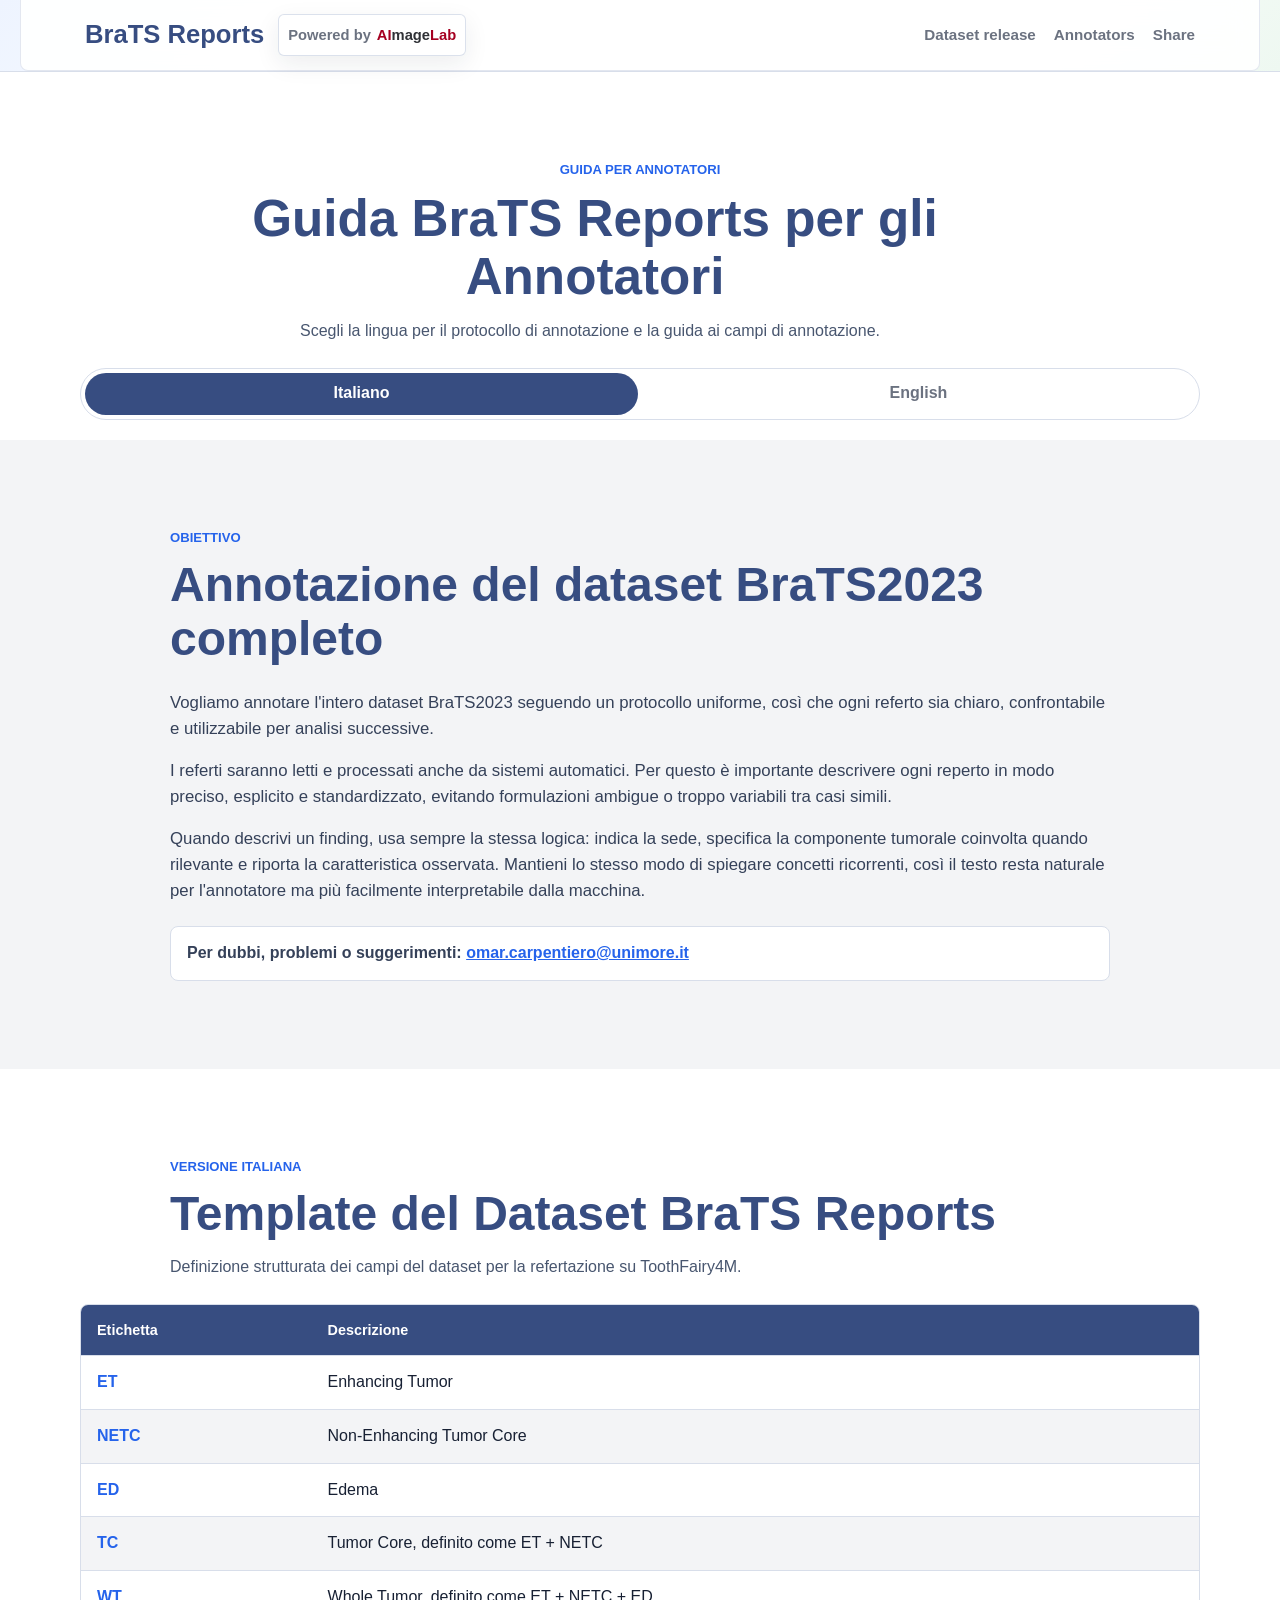
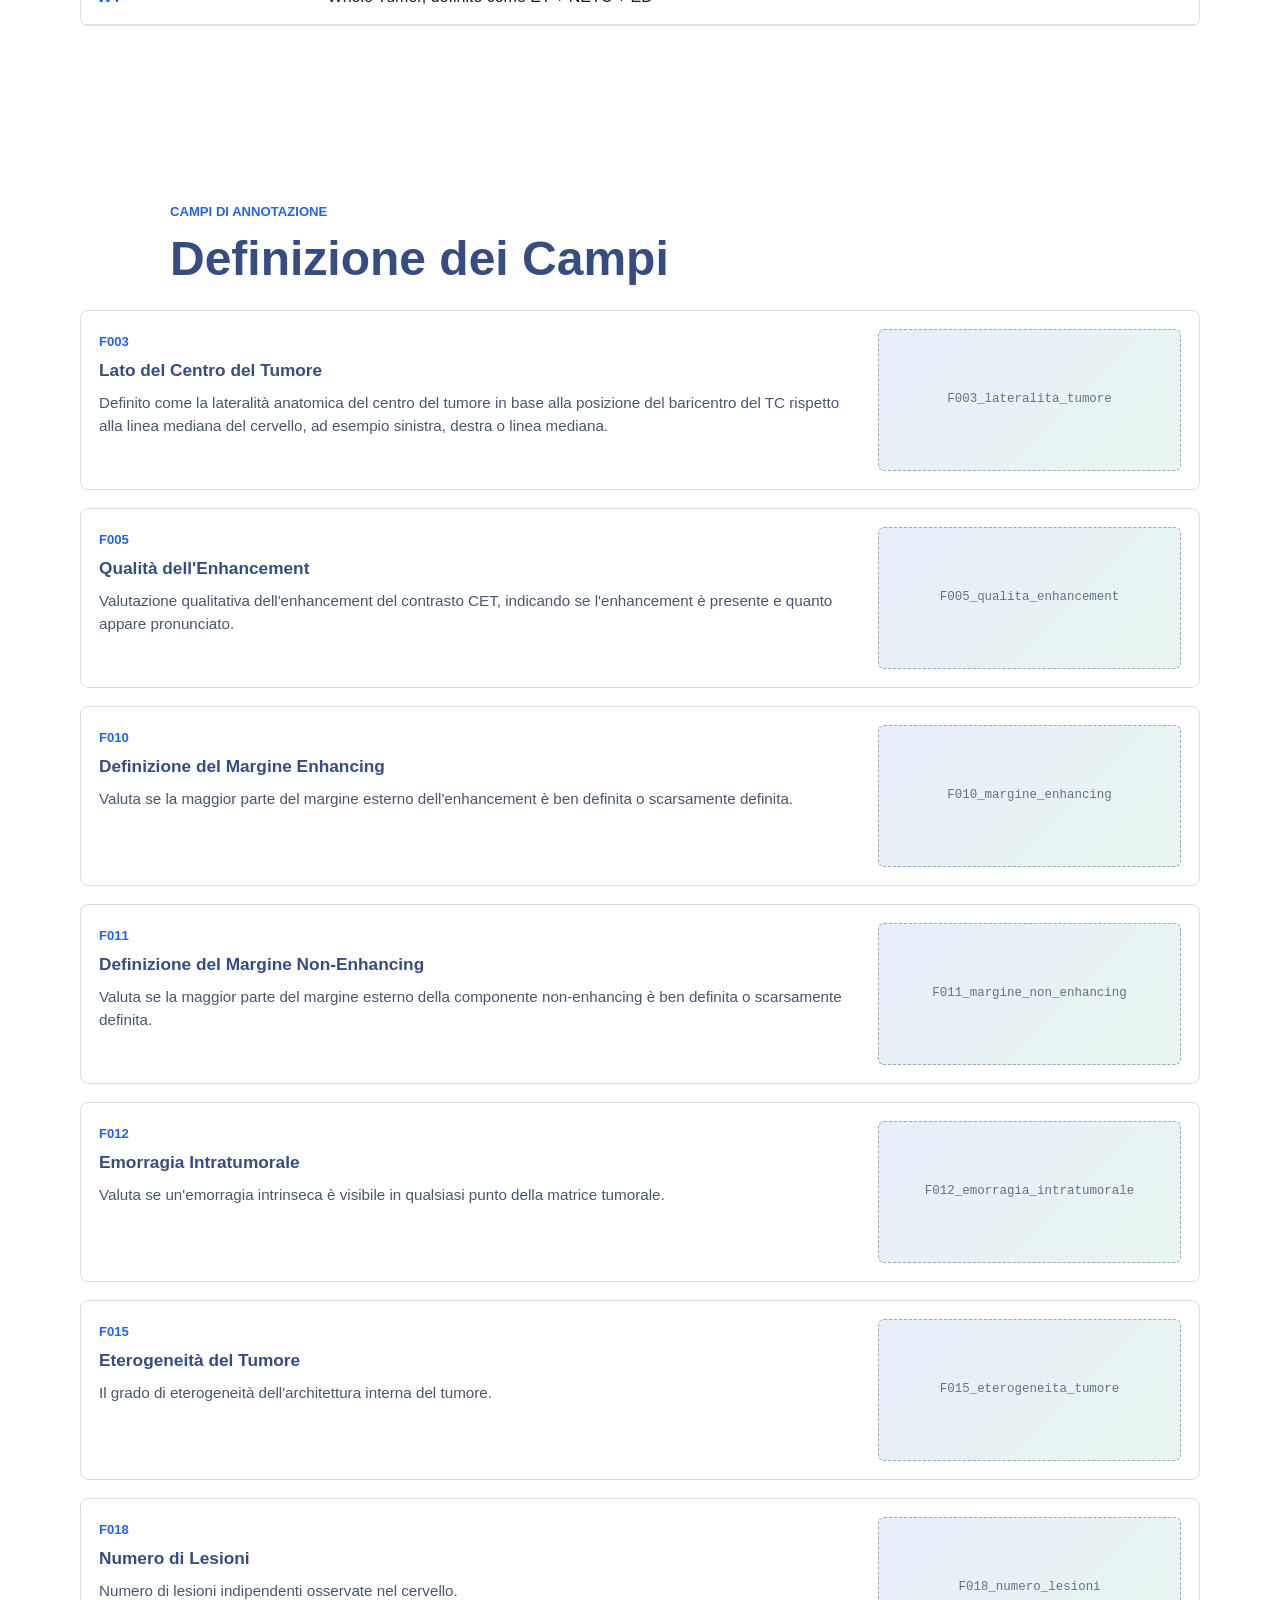
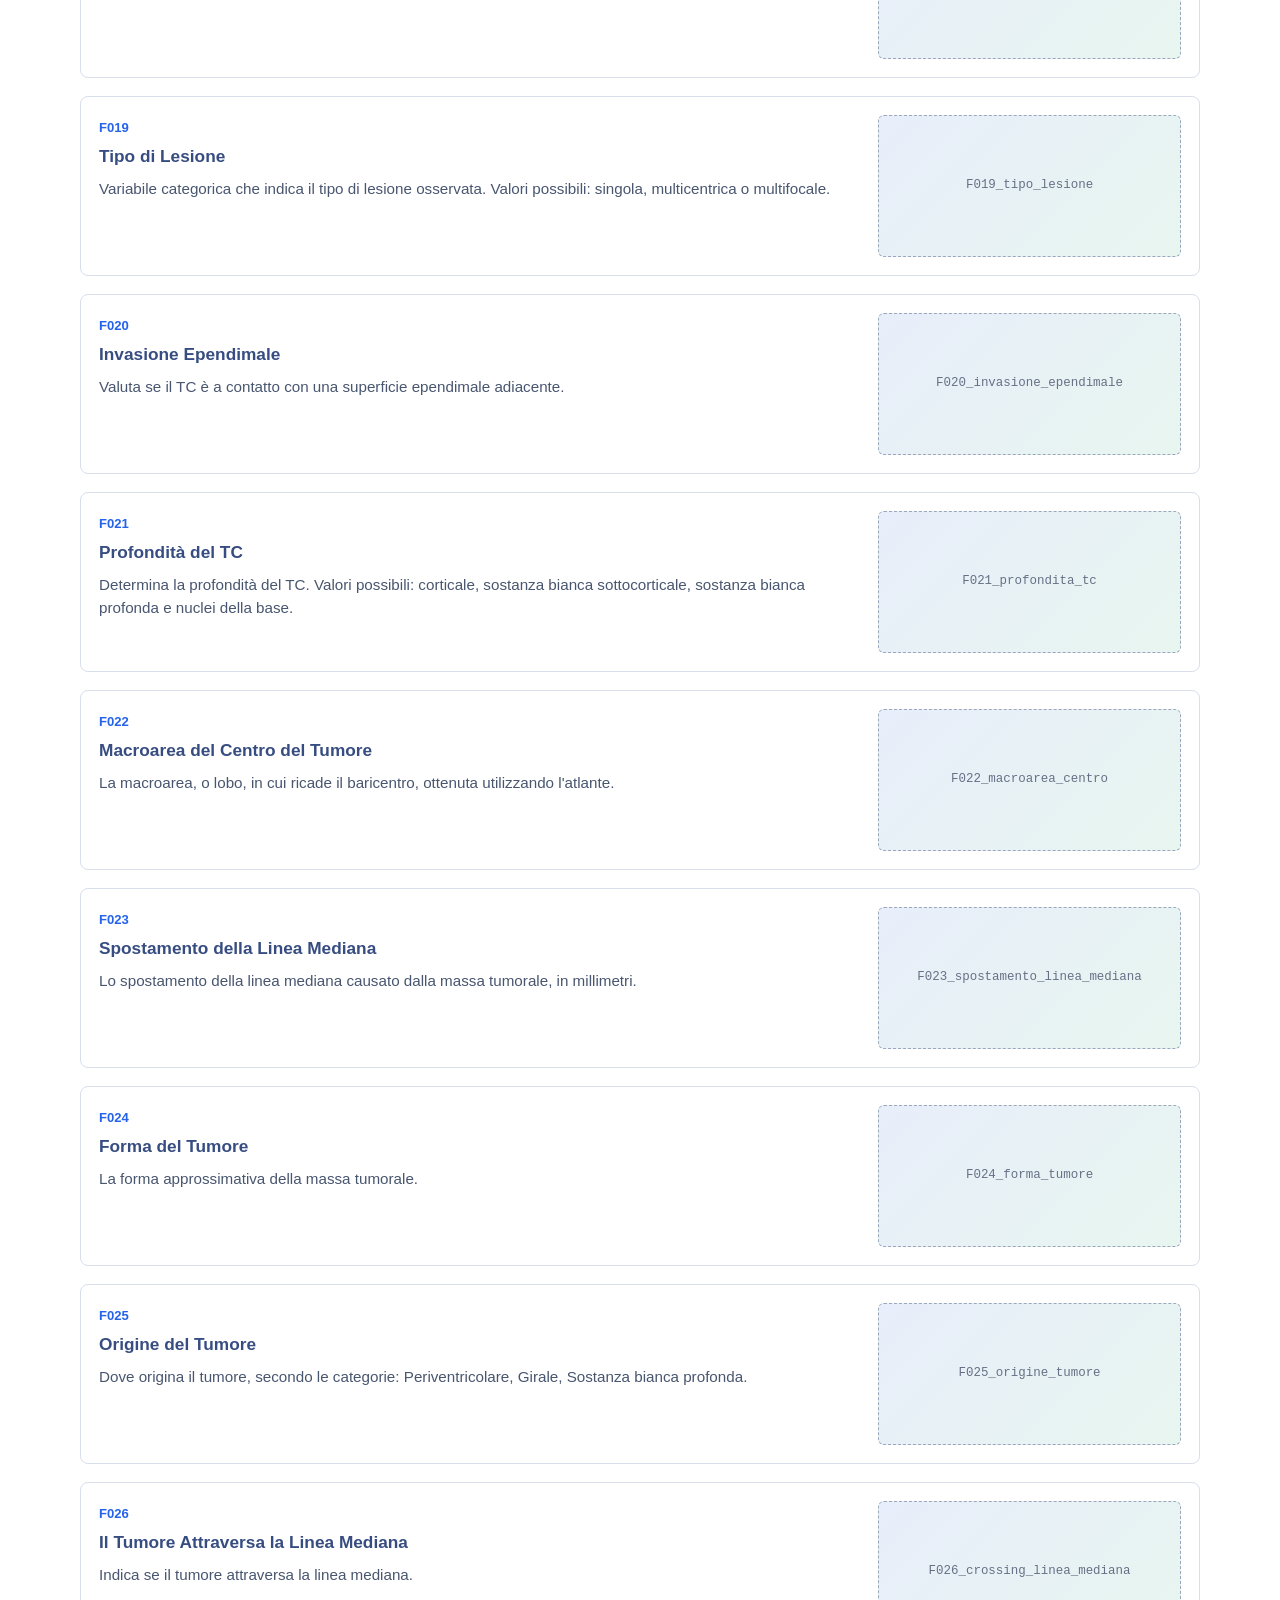
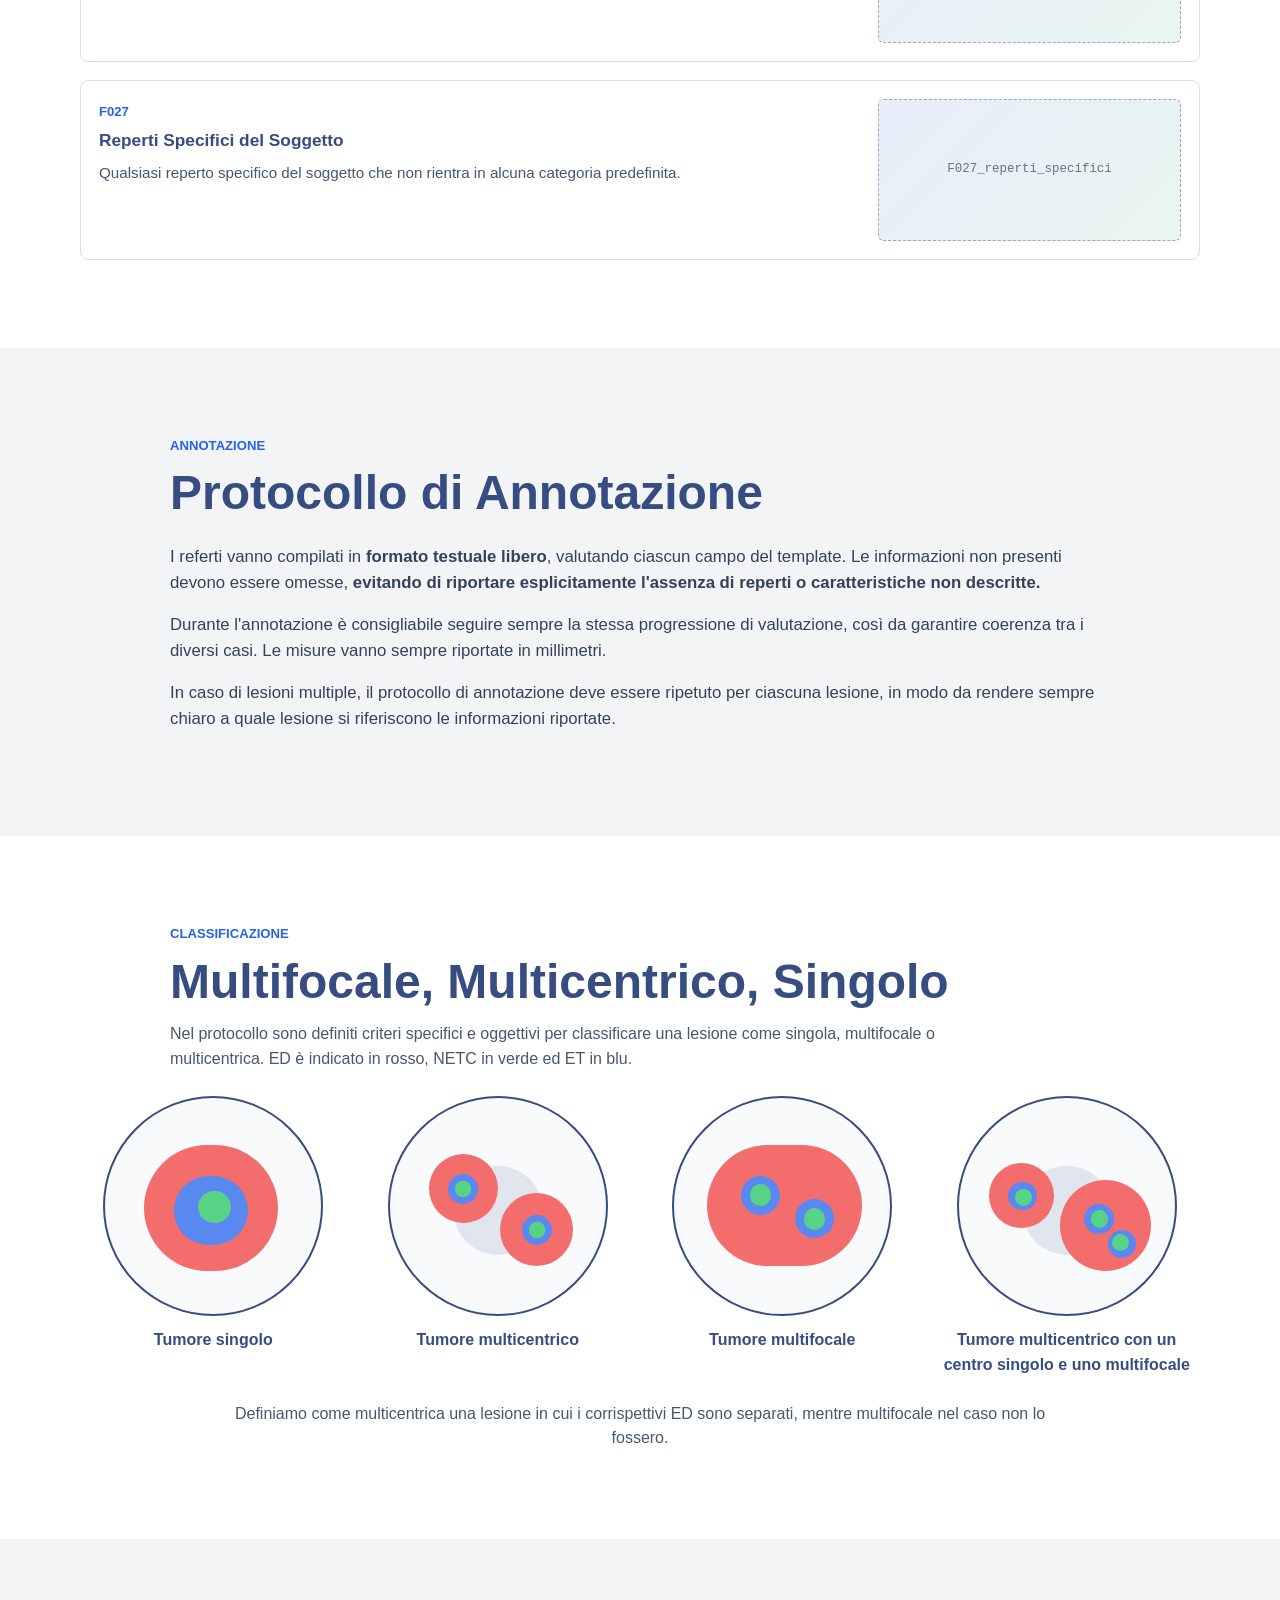
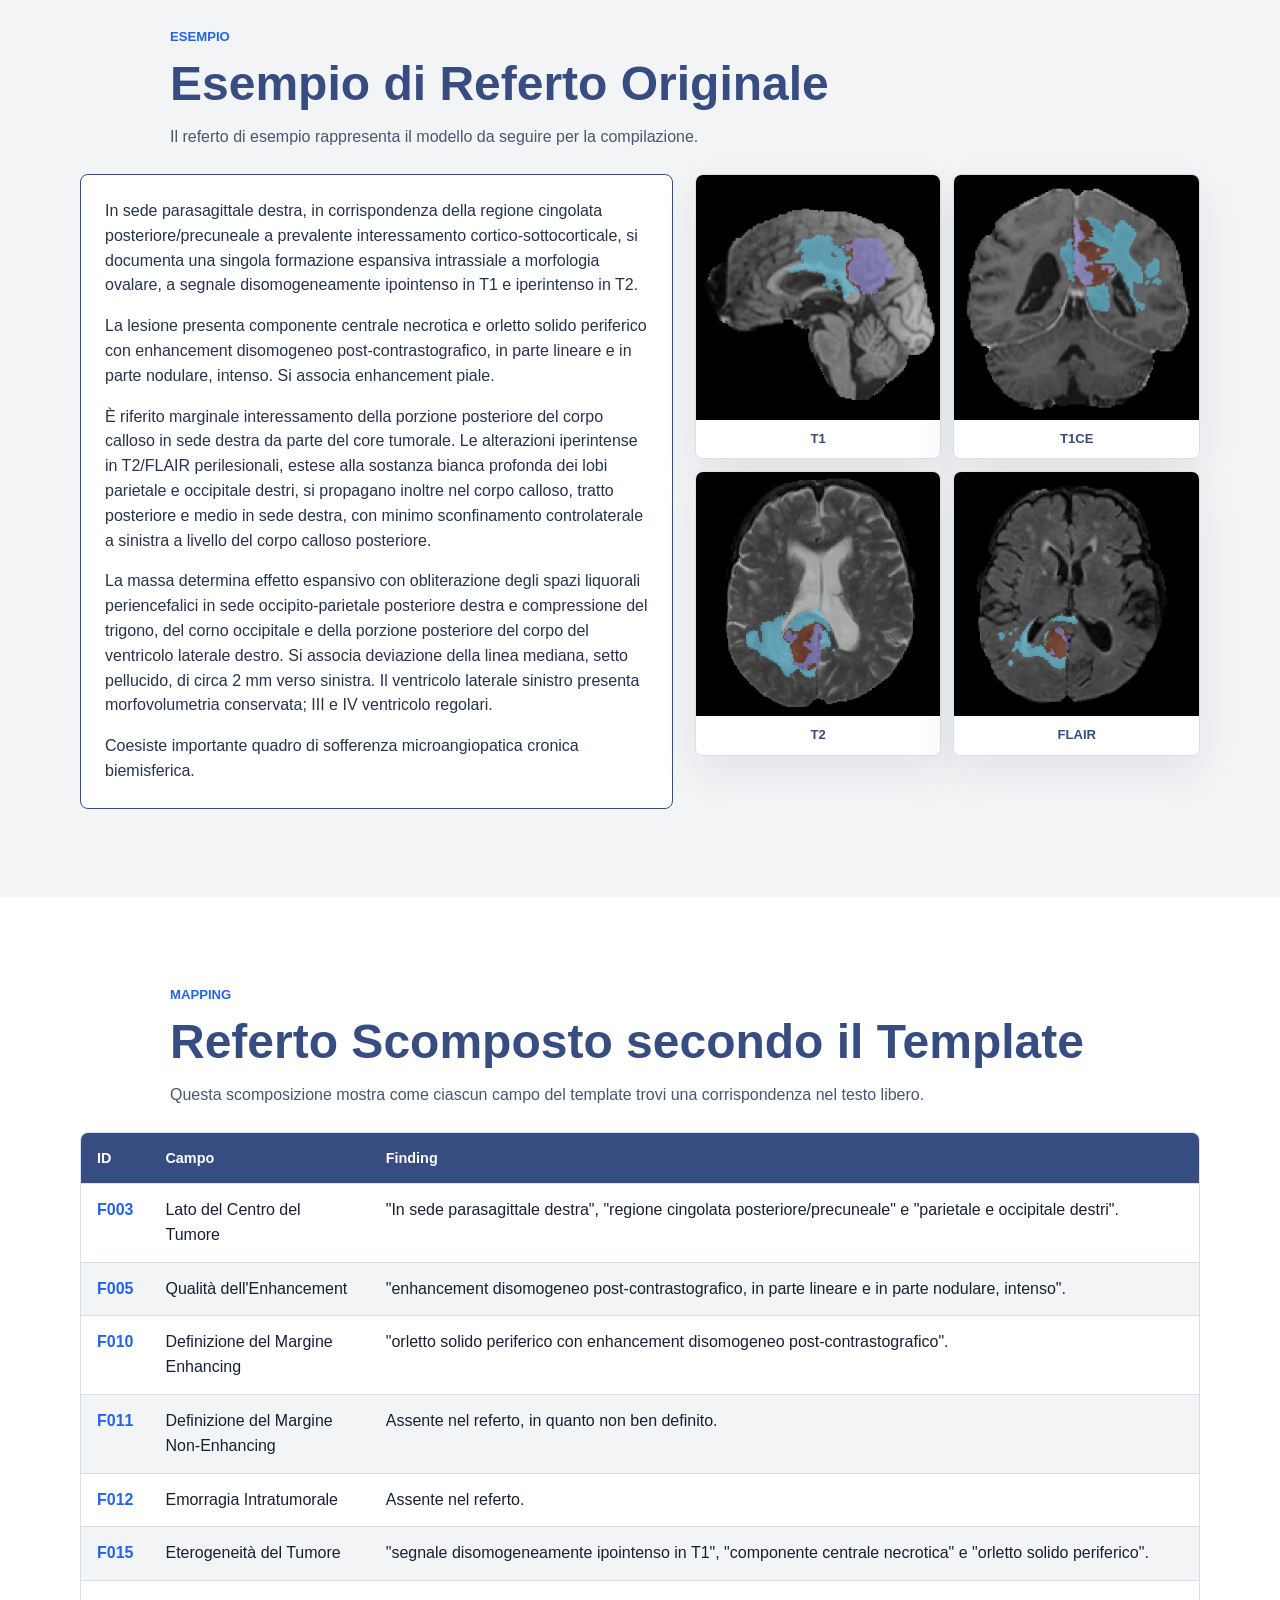
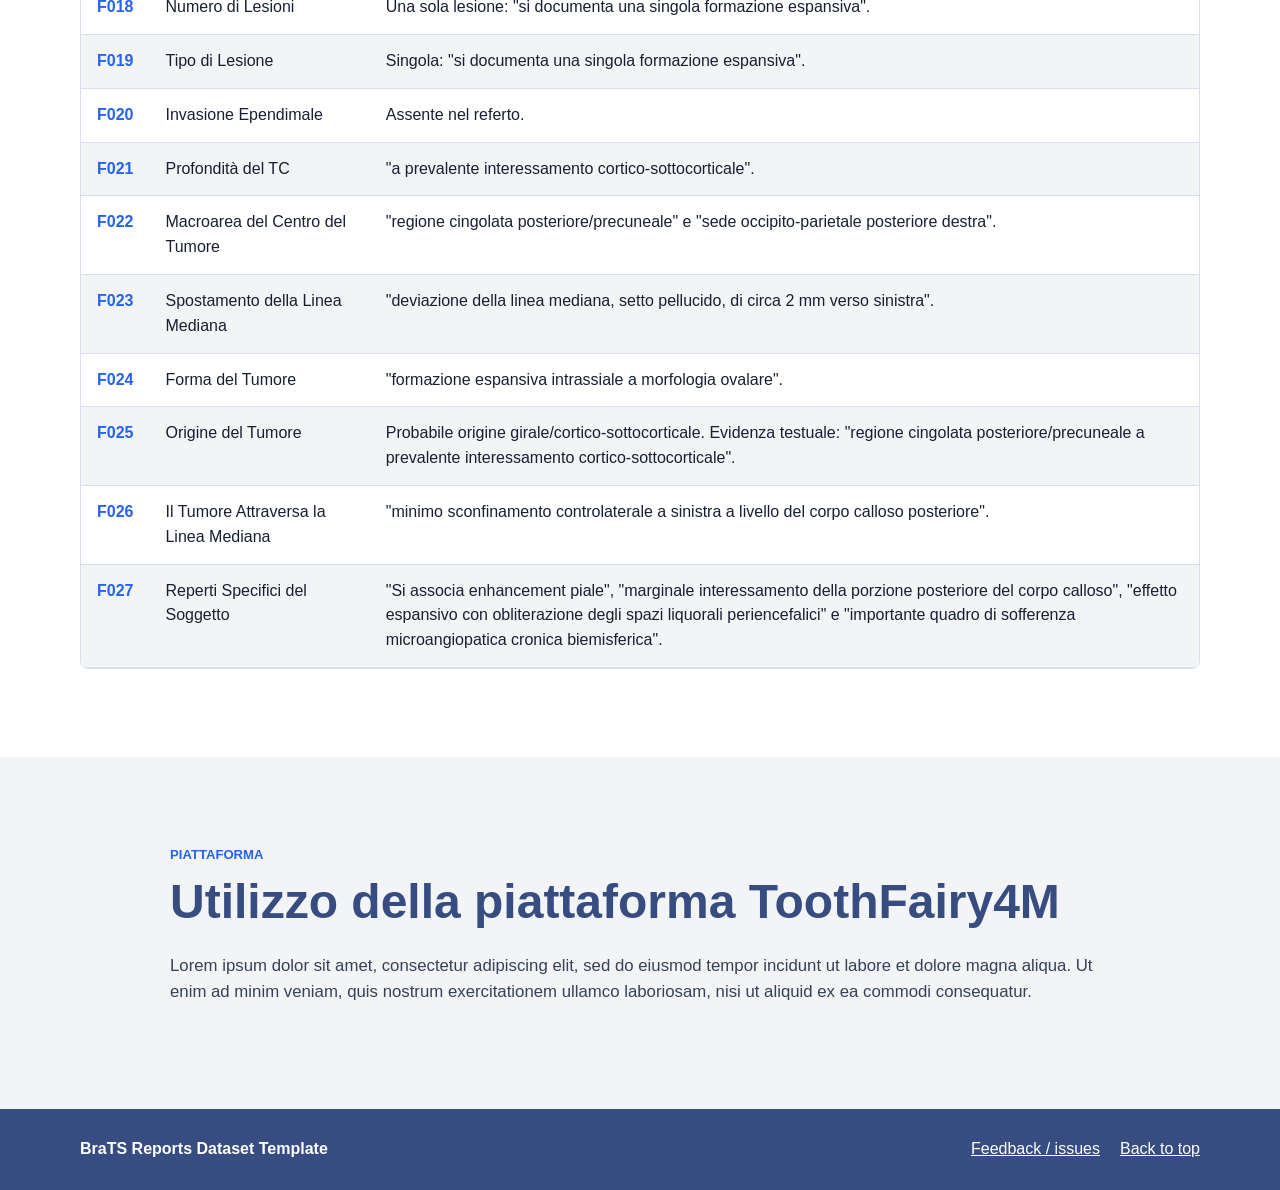
==== commit 141826a0: "added pictures" ====
--- a/clinicians.html
+++ b/clinicians.html
@@ -569,13 +569,33 @@
           <h2>Example Original Report</h2>
           <p>The example report represents the model to follow when compiling the annotation.</p>
         </div>
-        <blockquote class="report">
-          <p>In the right parasagittal region, corresponding to the posterior cingulate/precuneal region with predominant cortico-subcortical involvement, a single intra-axial expansive lesion with oval morphology is documented, showing heterogeneously hypointense signal on T1 and hyperintense signal on T2.</p>
-          <p>The lesion presents a central necrotic component and a peripheral solid rim with heterogeneous post-contrast enhancement, partly linear and partly nodular, intense. Pial enhancement is associated.</p>
-          <p>Marginal involvement of the posterior portion of the corpus callosum on the right by the tumor core is reported. The perilesional T2/FLAIR hyperintense alterations, extending to the deep white matter of the right parietal and occipital lobes, also propagate into the posterior and middle portions of the corpus callosum on the right, with minimal contralateral extension to the left at the level of the posterior corpus callosum.</p>
-          <p>The mass causes an expansive effect with obliteration of the periencephalic CSF spaces in the right posterior occipito-parietal region and compression of the trigone, occipital horn, and posterior portion of the body of the right lateral ventricle. There is associated midline deviation, at the septum pellucidum, of approximately 2 mm toward the left. The left lateral ventricle has preserved morphovolumetry; the third and fourth ventricles are regular. No signs of herniation.</p>
-          <p>Marked chronic bihemispheric microangiopathic changes coexist.</p>
-        </blockquote>
+        <div class="example-layout">
+          <blockquote class="report">
+            <p>In the right parasagittal region, corresponding to the posterior cingulate/precuneal region with predominant cortico-subcortical involvement, a single intra-axial expansive lesion with oval morphology is documented, showing heterogeneously hypointense signal on T1 and hyperintense signal on T2.</p>
+            <p>The lesion presents a central necrotic component and a peripheral solid rim with heterogeneous post-contrast enhancement, partly linear and partly nodular, intense. Pial enhancement is associated.</p>
+            <p>Marginal involvement of the posterior portion of the corpus callosum on the right by the tumor core is reported. The perilesional T2/FLAIR hyperintense alterations, extending to the deep white matter of the right parietal and occipital lobes, also propagate into the posterior and middle portions of the corpus callosum on the right, with minimal contralateral extension to the left at the level of the posterior corpus callosum.</p>
+            <p>The mass causes an expansive effect with obliteration of the periencephalic CSF spaces in the right posterior occipito-parietal region and compression of the trigone, occipital horn, and posterior portion of the body of the right lateral ventricle. There is associated midline deviation, at the septum pellucidum, of approximately 2 mm toward the left. The left lateral ventricle has preserved morphovolumetry; the third and fourth ventricles are regular.</p>
+            <p>Marked chronic bihemispheric microangiopathic changes coexist.</p>
+          </blockquote>
+          <div class="scan-grid" aria-label="Example MRI sequences">
+            <figure>
+              <img src="t1n.png" alt="Example T1 MRI sequence">
+              <figcaption>T1</figcaption>
+            </figure>
+            <figure>
+              <img src="t1ce.png" alt="Example T1CE MRI sequence">
+              <figcaption>T1CE</figcaption>
+            </figure>
+            <figure>
+              <img src="t2.png" alt="Example T2 MRI sequence">
+              <figcaption>T2</figcaption>
+            </figure>
+            <figure>
+              <img src="flair.png" alt="Example FLAIR MRI sequence">
+              <figcaption>FLAIR</figcaption>
+            </figure>
+          </div>
+        </div>
       </section>
 
       <section class="section clinicians-en-content">
@@ -938,13 +958,33 @@
           <h2>Esempio di Referto Originale</h2>
           <p>Il referto di esempio rappresenta il modello da seguire per la compilazione.</p>
         </div>
-        <blockquote class="report">
-          <p>In sede parasagittale destra, in corrispondenza della regione cingolata posteriore/precuneale a prevalente interessamento cortico-sottocorticale, si documenta una singola formazione espansiva intrassiale a morfologia ovalare, a segnale disomogeneamente ipointenso in T1 e iperintenso in T2.</p>
-          <p>La lesione presenta componente centrale necrotica e orletto solido periferico con enhancement disomogeneo post-contrastografico, in parte lineare e in parte nodulare, intenso. Si associa enhancement piale.</p>
-          <p>È riferito marginale interessamento della porzione posteriore del corpo calloso in sede destra da parte del core tumorale. Le alterazioni iperintense in T2/FLAIR perilesionali, estese alla sostanza bianca profonda dei lobi parietale e occipitale destri, si propagano inoltre nel corpo calloso, tratto posteriore e medio in sede destra, con minimo sconfinamento controlaterale a sinistra a livello del corpo calloso posteriore.</p>
-          <p>La massa determina effetto espansivo con obliterazione degli spazi liquorali periencefalici in sede occipito-parietale posteriore destra e compressione del trigono, del corno occipitale e della porzione posteriore del corpo del ventricolo laterale destro. Si associa deviazione della linea mediana, setto pellucido, di circa 2 mm verso sinistra. Il ventricolo laterale sinistro presenta morfovolumetria conservata; III e IV ventricolo regolari. Non segni di erniazione.</p>
-          <p>Coesiste importante quadro di sofferenza microangiopatica cronica biemisferica.</p>
-        </blockquote>
+        <div class="example-layout">
+          <blockquote class="report">
+            <p>In sede parasagittale destra, in corrispondenza della regione cingolata posteriore/precuneale a prevalente interessamento cortico-sottocorticale, si documenta una singola formazione espansiva intrassiale a morfologia ovalare, a segnale disomogeneamente ipointenso in T1 e iperintenso in T2.</p>
+            <p>La lesione presenta componente centrale necrotica e orletto solido periferico con enhancement disomogeneo post-contrastografico, in parte lineare e in parte nodulare, intenso. Si associa enhancement piale.</p>
+            <p>È riferito marginale interessamento della porzione posteriore del corpo calloso in sede destra da parte del core tumorale. Le alterazioni iperintense in T2/FLAIR perilesionali, estese alla sostanza bianca profonda dei lobi parietale e occipitale destri, si propagano inoltre nel corpo calloso, tratto posteriore e medio in sede destra, con minimo sconfinamento controlaterale a sinistra a livello del corpo calloso posteriore.</p>
+            <p>La massa determina effetto espansivo con obliterazione degli spazi liquorali periencefalici in sede occipito-parietale posteriore destra e compressione del trigono, del corno occipitale e della porzione posteriore del corpo del ventricolo laterale destro. Si associa deviazione della linea mediana, setto pellucido, di circa 2 mm verso sinistra. Il ventricolo laterale sinistro presenta morfovolumetria conservata; III e IV ventricolo regolari.</p>
+            <p>Coesiste importante quadro di sofferenza microangiopatica cronica biemisferica.</p>
+          </blockquote>
+          <div class="scan-grid" aria-label="Sequenze RM di esempio">
+            <figure>
+              <img src="t1n.png" alt="Sequenza RM T1N di esempio">
+              <figcaption>T1</figcaption>
+            </figure>
+            <figure>
+              <img src="t1ce.png" alt="Sequenza RM T1CE di esempio">
+              <figcaption>T1CE</figcaption>
+            </figure>
+            <figure>
+              <img src="t2.png" alt="Sequenza RM T2 di esempio">
+              <figcaption>T2</figcaption>
+            </figure>
+            <figure>
+              <img src="flair.png" alt="Sequenza RM FLAIR di esempio">
+              <figcaption>FLAIR</figcaption>
+            </figure>
+          </div>
+        </div>
       </section>
 
       <section class="section clinicians-it-content">
--- a/styles.css
+++ b/styles.css
@@ -758,6 +758,45 @@
   text-align: center;
 }
 
+.example-layout {
+  display: grid;
+  grid-template-columns: minmax(0, 1.08fr) minmax(320px, 0.92fr);
+  gap: 22px;
+  align-items: start;
+}
+
+.scan-grid {
+  display: grid;
+  grid-template-columns: repeat(2, minmax(0, 1fr));
+  gap: 12px;
+}
+
+.scan-grid figure {
+  overflow: hidden;
+  border: 1px solid var(--line);
+  border-radius: 8px;
+  background: #ffffff;
+  box-shadow: 0 16px 44px rgba(23, 32, 51, 0.08);
+}
+
+.scan-grid img {
+  display: block;
+  width: 100%;
+  aspect-ratio: 1;
+  object-fit: cover;
+  background: #0b1020;
+}
+
+.scan-grid figcaption {
+  margin: 0;
+  padding: 9px 10px;
+  color: var(--dark);
+  background: #ffffff;
+  font-size: 0.82rem;
+  font-weight: 800;
+  text-align: center;
+}
+
 .report {
   max-width: 980px;
   margin: 0 auto;
@@ -810,6 +849,10 @@
   .tumor-grid {
     grid-template-columns: repeat(2, minmax(0, 1fr));
   }
+
+  .example-layout {
+    grid-template-columns: 1fr;
+  }
 }
 
 @media (max-width: 720px) {
